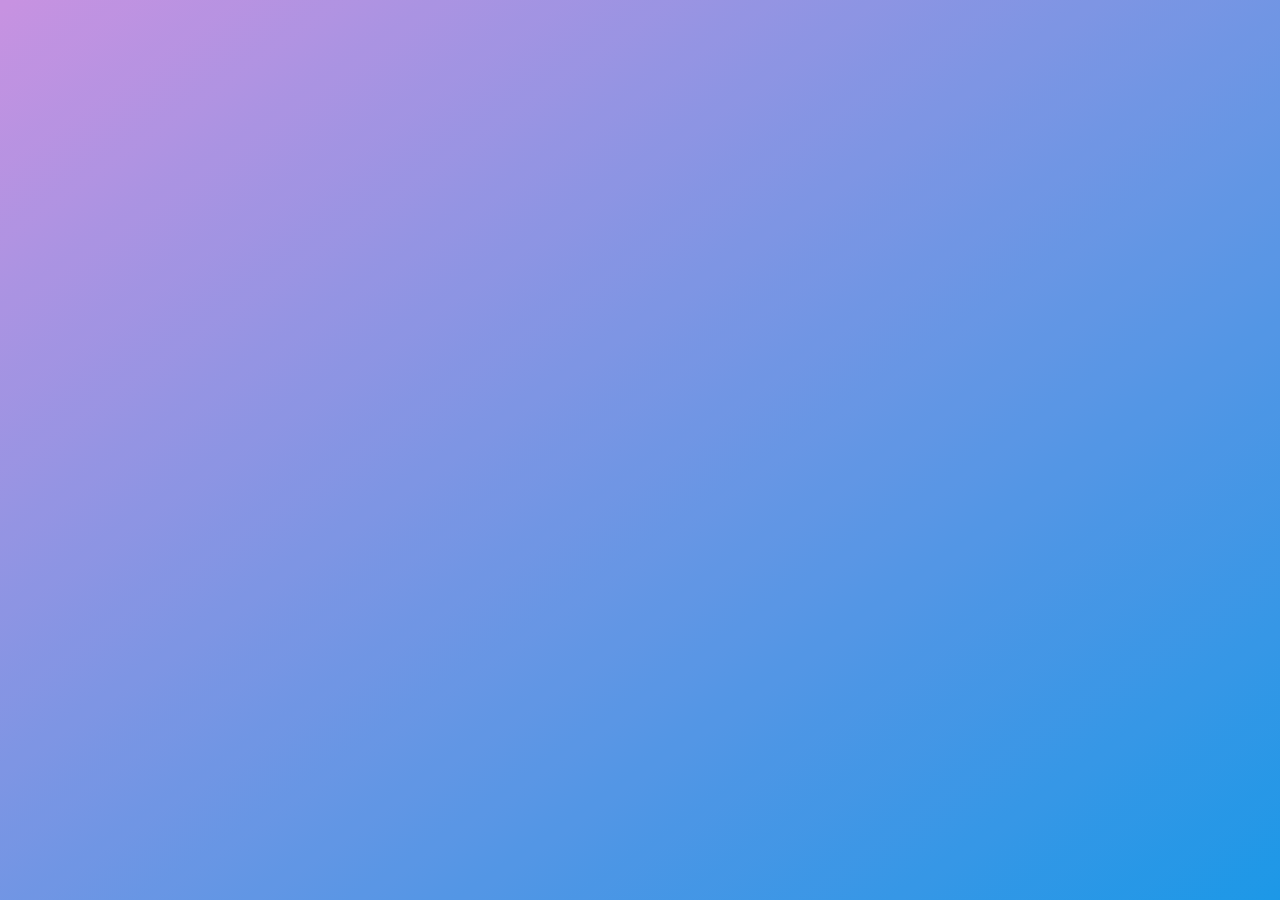
==== index.html @ 5f1786a0 "updated" ====
<!DOCTYPE html>
<html lang="en">
  <head>
    <meta charset="UTF-8" />
    <meta http-equiv="X-UA-Compatible" content="IE=edge" />
    <meta name="viewport" content="width=device-width, initial-scale=1.0" />
    <title>Amajaying Portfolio</title>
    <link rel="stylesheet" href="css/font-awesome.css" />
    <link rel="stylesheet" href="css/style.css" />
  </head>
  <body>
    <!-- Main Start -->
    <div class="main hidden">
      <!-- Home Section Start -->
      <section class="home-section align-items-center">
        <nav>
          <div class="logo">
            <img src="img/logo.png" alt="amajaying" />
          </div>
          <div class="menu">
            <a href="#">Home</a>
            <a href="#profile">Profile</a>
            <a href="#">Portfolio</a>
            <a href="#">Contact Me</a>
          </div>
        </nav>

        <div class="container">
          <div class="row align-items-center">
            <div class="home-text">
              <p class="p1">Hello, I'm</p>
              <h1>Ajay Khatri</h1>
              <p class="p2">Designer & Developer</p>
              <div class="buttons">
                <button class="btn"><a href="#">Download Resume</a></button>
                <button class="btn"><a href="#">Know More</a></button>
              </div>
            </div>
            <div class="home-img">
              <div class="img-box">
                <img src="img/profile-img.png" alt="profile-img" />
              </div>
            </div>
          </div>
        </div>
        <div class="socials">
          <div class="social">
            <a href="#"
              ><img src="img/icons/linkedin.svg" alt="linkedin" height="30px"
            /></a>
            <a href="#"
              ><img src="img/icons/insta.svg" alt="instagram" height="30px"
            /></a>
            <a href="#"
              ><img src="img/icons/github.svg" alt="github" height="30px"
            /></a>
            <a href="#"
              ><img src="img/icons/twitter.svg" alt="twitter" height="30px"
            /></a>
          </div>
          <div class="copyright">Copyright 2022 - amajaying</div>
        </div>
      </section>
      <a name="profile"></a>
      <!-- Profile Start -->
      <section class="about-section sec-padding hidden">
        <div class="container">
          <div class="row">
            <div class="section-title">
              <h2>profile</h2>
            </div>
          </div>
          <div class="row">
            <div class="about-img">
              <div class="img-box">
                <img src="img/about-img.png" alt="about img" />
              </div>
            </div>
            <div class="about-text">
              <p>
                I'm a junior undergrad -
                <b
                  >Sophomore at KIIT, majoring in Computer Science and
                  Engineering.</b
                ><br />
                I'm a <b>Designer & Developer</b>. My expertise lies in web
                development, app development, UI/UX, product design &
                problem-solving. I have taken courses in the field of my area of
                interests and working on some related projects.<br />
                I am constantly looking for opportunities and collaborative
                work.
                <b
                  >If you have an exciting idea in mind, please feel free to
                  reach out to me for a chat!</b
                ><br />
                <b>When I’m not in front of a computer screen</b>, I’m probably
                sleeping or eating ;)
              </p>
              <h2>skills</h2>
              <div class="skills">
                <div class="skill-item">html</div>
                <div class="skill-item">css</div>
                <div class="skill-item">javaScript</div>
                <div class="skill-item">bootstrap</div>
                <div class="skill-item">python</div>
                <div class="skill-item">C/C++</div>
                <div class="skill-item">Kotlin</div>
                <div class="skill-item">Firebase</div>
                <div class="skill-item">Flutter</div>
                <div class="skill-item">Dart</div>
                <div class="skill-item">Figma</div>
                <div class="skill-item">Photoshop</div>
                <div class="skill-item">Illustrator</div>
              </div>

              <div class="about-tabs">
                <button
                  type="button"
                  class="tab-item active"
                  data-target="#education"
                >
                  education
                </button>
                <button
                  type="button"
                  class="tab-item"
                  data-target="#experience"
                >
                  experience
                </button>
              </div>
              <!-- Education Start -->
              <div class="tab-content active" id="education">
                <div class="timeline">
                  <div class="timeline-item">
                    <span class="date">2021 - 2025</span>
                    <h4>
                      Bachelor of Technology -
                      <span>Computer Science and Engineering</span>
                    </h4>
                    <p>KIIT University</p>
                  </div>
                  <div class="timeline-item">
                    <span class="date">2018 - 2020</span>
                    <h4>+2 High School - <span>Science</span></h4>
                    <p>New Horizon Institute</p>
                  </div>
                  <div class="timeline-item">
                    <span class="date">2006 - 2018</span>
                    <h4>SEE</h4>
                    <p>New Horizon English Boarding Secondary School</p>
                  </div>
                </div>
              </div>
              <!-- Education End -->

              <!-- Experience Start -->
              <div class="tab-content" id="experience">
                <div class="timeline">
                  <div class="timeline-item">
                    <span class="date">2013 - 2016</span>
                    <h4>
                      UI/UX Designer - <span>Enspire Tech Pvt. Ltd.</span>
                    </h4>
                    <p>
                      <li>
                        Designed awesome App and Website Interface for different
                        startups.
                      </li>
                      <li>
                        Did user research based on requirement of the company.
                      </li>
                      <li>
                        Wrote some valid looking point to not keep this space
                        empty.
                      </li>
                    </p>
                  </div>
                  <div class="timeline-item">
                    <span class="date">2013 - 2016</span>
                    <h4>
                      UI/UX Designer - <span>Enspire Tech Pvt. Ltd.</span>
                    </h4>
                    <p>
                      <li>
                        Designed awesome App and Website Interface for different
                        startups.
                      </li>
                      <li>
                        Did user research based on requirement of the company.
                      </li>
                      <li>
                        Wrote some valid looking point to not keep this space
                        empty.
                      </li>
                    </p>
                  </div>
                  <div class="timeline-item">
                    <span class="date">2013 - 2016</span>
                    <h4>
                      UI/UX Designer - <span>Enspire Tech Pvt. Ltd.</span>
                    </h4>
                    <p>
                      <li>
                        Designed awesome App and Website Interface for different
                        startups.
                      </li>
                      <li>
                        Did user research based on requirement of the company.
                      </li>
                      <li>
                        Wrote some valid looking point to not keep this space
                        empty.
                      </li>
                    </p>
                  </div>
                  <div class="timeline-item">
                    <span class="date">2013 - 2016</span>
                    <h4>
                      UI/UX Designer - <span>Enspire Tech Pvt. Ltd.</span>
                    </h4>
                    <p>
                      <li>
                        Designed awesome App and Website Interface for different
                        startups.
                      </li>
                      <li>
                        Did user research based on requirement of the company.
                      </li>
                      <li>
                        Wrote some valid looking point to not keep this space
                        empty.
                      </li>
                    </p>
                  </div>
                  <div class="timeline-item">
                    <span class="date">2013 - 2016</span>
                    <h4>
                      UI/UX Designer - <span>Enspire Tech Pvt. Ltd.</span>
                    </h4>
                    <p>
                      <li>
                        Designed awesome App and Website Interface for different
                        startups.
                      </li>
                      <li>
                        Did user research based on requirement of the company.
                      </li>
                      <li>
                        Wrote some valid looking point to not keep this space
                        empty.
                      </li>
                    </p>
                  </div>
                </div>
              </div>
              <!-- Experience End -->
              <div class="buttons small">
                <button class="btn"><a href="#">Download Resume</a></button>
                <button class="btn"><a href="#">Contact Me</a></button>
              </div>
            </div>
          </div>
        </div>
      </section>
      <!-- Profile End -->

      <!-- Portfolio Section Start -->
      <section class="portfolio-section sec-padding hidden">
        <div class="container">
          <div class="row">
            <div class="section-title">
              <h2>recent works</h2>
            </div>
          </div>
          <div class="row">
            <!-- Portfolio Item Start -->
            <div class="portfolio-item">
              <div class="portfolio-item-thumbnail">
                <img src="img/portfolio/1.png" alt="thumbnail-1" />
              </div>
              <h2 class="portfolio-item-title">grocery app design</h2>
              <button type="button" class="btn view-project-btn">
                <a href="#">View Project</a>
              </button>
              <div class="portfolio-item-details">
                <div class="description">
                  <p>
                    Lorem ipsum dolor, sit amet consectetur adipisicing elit.
                    Soluta laudantium atque asperiores officia, placeat beatae
                    voluptatem velit aspernatur, at error, voluptatum commodi
                    molestias! Deserunt cumque, iusto beatae delectus, voluptate
                    rem ipsam voluptates nam officia laudantium consequuntur,
                    quam rerum voluptas sapiente.
                  </p>
                </div>
                <div class="general-info">
                  <ul>
                    <li>Created - <span>4 Dec 2020</span></li>
                    <li>Technology used - <span>Figma</span></li>
                    <li>Role - <span>UI/UX Designer</span></li>
                  </ul>
                  <button type="button" class="btn">
                    <a href="#">See Live</a>
                  </button>
                </div>
              </div>
            </div>
            <!-- Portfolio Item End -->
            <!-- Portfolio Item Start -->
            <div class="portfolio-item">
                <div class="portfolio-item-thumbnail">
                  <img src="img/portfolio/1.png" alt="thumbnail-1" />
                </div>
                <h2 class="portfolio-item-title">grocery app design</h2>
                <button type="button" class="btn view-project-btn">
                  <a href="#">View Project</a>
                </button>
                <div class="portfolio-item-details">
                  <div class="description">
                    <p>
                      Lorem ipsum dolor, sit amet consectetur adipisicing elit.
                      Soluta laudantium atque asperiores officia, placeat beatae
                      voluptatem velit aspernatur, at error, voluptatum commodi
                      molestias! Deserunt cumque, iusto beatae delectus, voluptate
                      rem ipsam voluptates nam officia laudantium consequuntur,
                      quam rerum voluptas sapiente.
                    </p>
                  </div>
                  <div class="general-info">
                    <ul>
                      <li>Created - <span>4 Dec 2020</span></li>
                      <li>Technology used - <span>Figma</span></li>
                      <li>Role - <span>UI/UX Designer</span></li>
                    </ul>
                    <button type="button" class="btn">
                      <a href="#">See Live</a>
                    </button>
                  </div>
                </div>
              </div>
              <!-- Portfolio Item End -->
              <!-- Portfolio Item Start -->
            <div class="portfolio-item">
                <div class="portfolio-item-thumbnail">
                  <img src="img/portfolio/1.png" alt="thumbnail-1" />
                </div>
                <h2 class="portfolio-item-title">grocery app design</h2>
                <button type="button" class="btn view-project-btn">
                  <a href="#">View Project</a>
                </button>
                <div class="portfolio-item-details">
                  <div class="description">
                    <p>
                      Lorem ipsum dolor, sit amet consectetur adipisicing elit.
                      Soluta laudantium atque asperiores officia, placeat beatae
                      voluptatem velit aspernatur, at error, voluptatum commodi
                      molestias! Deserunt cumque, iusto beatae delectus, voluptate
                      rem ipsam voluptates nam officia laudantium consequuntur,
                      quam rerum voluptas sapiente.
                    </p>
                  </div>
                  <div class="general-info">
                    <ul>
                      <li>Created - <span>4 Dec 2020</span></li>
                      <li>Technology used - <span>Figma</span></li>
                      <li>Role - <span>UI/UX Designer</span></li>
                    </ul>
                    <button type="button" class="btn">
                      <a href="#">See Live</a>
                    </button>
                  </div>
                </div>
              </div>
              <!-- Portfolio Item End -->
              <!-- Portfolio Item Start -->
            <div class="portfolio-item">
                <div class="portfolio-item-thumbnail">
                  <img src="img/portfolio/1.png" alt="thumbnail-1" />
                </div>
                <h2 class="portfolio-item-title">grocery app design</h2>
                <button type="button" class="btn view-project-btn">
                  <a href="#">View Project</a>
                </button>
                <div class="portfolio-item-details">
                  <div class="description">
                    <p>
                      Lorem ipsum dolor, sit amet consectetur adipisicing elit.
                      Soluta laudantium atque asperiores officia, placeat beatae
                      voluptatem velit aspernatur, at error, voluptatum commodi
                      molestias! Deserunt cumque, iusto beatae delectus, voluptate
                      rem ipsam voluptates nam officia laudantium consequuntur,
                      quam rerum voluptas sapiente.
                    </p>
                  </div>
                  <div class="general-info">
                    <ul>
                      <li>Created - <span>4 Dec 2020</span></li>
                      <li>Technology used - <span>Figma</span></li>
                      <li>Role - <span>UI/UX Designer</span></li>
                    </ul>
                    <button type="button" class="btn">
                      <a href="#">See Live</a>
                    </button>
                  </div>
                </div>
              </div>
              <!-- Portfolio Item End -->
              <!-- Portfolio Item Start -->
            <div class="portfolio-item">
                <div class="portfolio-item-thumbnail">
                  <img src="img/portfolio/1.png" alt="thumbnail-1" />
                </div>
                <h2 class="portfolio-item-title">grocery app design</h2>
                <button type="button" class="btn view-project-btn">
                  <a href="#">View Project</a>
                </button>
                <div class="portfolio-item-details">
                  <div class="description">
                    <p>
                      Lorem ipsum dolor, sit amet consectetur adipisicing elit.
                      Soluta laudantium atque asperiores officia, placeat beatae
                      voluptatem velit aspernatur, at error, voluptatum commodi
                      molestias! Deserunt cumque, iusto beatae delectus, voluptate
                      rem ipsam voluptates nam officia laudantium consequuntur,
                      quam rerum voluptas sapiente.
                    </p>
                  </div>
                  <div class="general-info">
                    <ul>
                      <li>Created - <span>4 Dec 2020</span></li>
                      <li>Technology used - <span>Figma</span></li>
                      <li>Role - <span>UI/UX Designer</span></li>
                    </ul>
                    <button type="button" class="btn">
                      <a href="#">See Live</a>
                    </button>
                  </div>
                </div>
              </div>
              <!-- Portfolio Item End -->
              <!-- Portfolio Item Start -->
            <div class="portfolio-item">
                <div class="portfolio-item-thumbnail">
                  <img src="img/portfolio/1.png" alt="thumbnail-1" />
                </div>
                <h2 class="portfolio-item-title">grocery app design</h2>
                <button type="button" class="btn view-project-btn">
                  <a href="#">View Project</a>
                </button>
                <div class="portfolio-item-details">
                  <div class="description">
                    <p>
                      Lorem ipsum dolor, sit amet consectetur adipisicing elit.
                      Soluta laudantium atque asperiores officia, placeat beatae
                      voluptatem velit aspernatur, at error, voluptatum commodi
                      molestias! Deserunt cumque, iusto beatae delectus, voluptate
                      rem ipsam voluptates nam officia laudantium consequuntur,
                      quam rerum voluptas sapiente.
                    </p>
                  </div>
                  <div class="general-info">
                    <ul>
                      <li>Created - <span>4 Dec 2020</span></li>
                      <li>Technology used - <span>Figma</span></li>
                      <li>Role - <span>UI/UX Designer</span></li>
                    </ul>
                    <button type="button" class="btn">
                      <a href="#">See Live</a>
                    </button>
                  </div>
                </div>
              </div>
              <!-- Portfolio Item End -->
          </div>
        </div>
      </section>
      <!-- Portfolio Section End -->
    </div>
      <!-- Main End -->

      <!-- Portfolio Item Details Popup Start -->
      <div class="portfolio-popup hidden">
        <div class="pp-inner">
            <div class="pp-content">  
                <div class="pp-header">
                    <button type="button" class="btn pp-close"><a href="#"><i class="fas fa-times"></i></a></button> 58:20
                    <div class="pp-thumbnail">
                        <img src="img/portfolio/1.png" alt="pp-thumbnail">
                    </div>
                </div>
            </div>
        </div>
      </div>
      <!-- Portfolio Item Details Popup End -->

    <script src="js/script.js"></script>
  </body>
</html>
---- css/style.css ----
/* Fonts */
@import url('https://fonts.googleapis.com/css2?family=Nunito+Sans:ital,wght@0,200;0,300;0,400;0,600;0,700;0,800;0,900;1,200;1,300;1,400;1,600;1,700;1,800;1,900&display=swap');



/* Variables */
:root {
  --main-color: #C00000;
  --sec-color: rgba(61, 61, 61);
  --blue: #0000ff;
  --blue-dark: #18293c;
  --orange: #ffa500;
  --green-yellow: #cddc39;
  --pink-light: #C788F9;
  --cyan-light: #048FFF;
  --white: #ffffff;
  --white-alpha-40: rgba(255, 255, 255, 0.4);
  --white-alpha-25: rgba(255, 255, 255, 0.25);
  --white-alpha-60: rgba(255, 255, 255, 0.6);
  --backdrop-filter-blur: blur(5px);

}

/* Global Settings */
* {
  box-sizing: border-box;
  padding: 0;
  margin: 0;
  outline: none;
  font-family: 'Product Sans', sans-serif;
  scroll-behavior: smooth;
}
::before,
::after {
  box-sizing: border-box;
}

body{
    min-height:100px;
    background-image: linear-gradient(to bottom right, var(--pink-light),var(--cyan-light));
    background-attachment: fixed;
    font-size: 16px;
    color: var(--blue-dark);
    line-height: 1.5;
    overflow-x:hidden;
    padding: 5vh 15px;
    -webkit-top-hightlight-color:transparent;

}
body::before{
    content: '';
    position:fixed;
    left: 0;
    top: 0;
    height: 100%;
    width: 100%;
    background-color: var(--green-yellow);
    z-index: -1;
    opacity: 0.12;
}
a{
    text-decoration: none;
    color: var(--sec-color);
}
h1,h2{
    font-weight: 600;
}

h3,h4,h5,h6{
    font-weight: 500;
}
img{
    max-width: 100%;
    vertical-align: middle;
}
section{
    background-color: var(--white-alpha-40);
    border: 1px solid var(--white-alpha-40);
    /* min-height: 90vh; */
    border-radius: 30px;
    backdrop-filter: var(--backdrop-filter-blur);
    margin-bottom: 2.5rem;
}
.main{
    max-width: 1200px;
    margin: auto;
}
.container{
    padding: 0 15px;
    width: 100%;
}
.row{
    display: flex;
    flex-wrap: wrap;
}

.align-items-center{
    align-items: center;
}
.hidden{
    display: none !important;
}
.sec-padding{
    padding: 80px 0;

}

/* Section Title */
.section-title{
    padding: 0 15px;
    width: 100%;
    margin-left: 40%;
    margin-bottom: 40px;
}
.section-title h2{
    font-size: 40px;
    text-transform: capitalize;
}

/* Home Section */
nav{
    display: flex;
    justify-content: space-between;
    flex-wrap: wrap;
}
.logo, .menu{
    width: 50%;
    padding: 15px;
}

.logo img{
    max-width: 120px;
    width: 100%;
    min-width: 50px;
}

.menu{
    width: 45%;
    display: flex;
    flex-wrap: wrap;
    justify-content: space-between;
}
.menu a{
    text-decoration: none;
    color: #292929;
    opacity: 0.8;
    font-weight: 400;
    font-size: 18px;
}
.menu a:hover{
    color: var(--main-color);
    opacity: 1;
    transition: .3s;
}
.home-section{
    padding: 50px;
}
.home-text .p1{
    font-size: 1.2rem;
    color: var(--main-color);
}
.home-text h1{
    font-size: 3rem;
    text-transform: capitalize;
}
.home-text .p2{
    font-size: 1.65rem;
    text-transform: capitalize;
    color: var(--main-color);
}

.home-text,
.home-img{
    width: 50%;
    /* padding: 15px; */
}
.buttons{
    display: flex;
    flex-wrap: wrap;
    max-width: 60%;
    margin-top: 50px;
    justify-content: space-between;
}
.small{
    max-width: 48% !important;
}

/* Custom Scroll Bar */
::-webkit-scrollbar{
    width: 5px;
}
::-webkit-scrollbar-track{
    background-color: var(--white);
}
::-webkit-scrollbar-thumb{
    background-color: var(--main-color);
}

/* Buttons */
.btn{
    font-family: inherit;
    user-select: none;
}
.btn{
    background: var(--white-alpha-25);
    font-size: 1rem;
    font-weight: 500;
    height: 45px;
    width: auto;
    border-radius: 8px;
    padding: 10px 25px;
    border: 1px solid var(--white-alpha-25);
    color: var(--sec-color);
    user-select: none;
    position: relative;
    overflow: hidden;
    vertical-align: middle;
    transition: color 0.3s ease;
}
.btn::before{
    content: '';
    position: absolute;
    left: 0;
    top: 0;
    height: 100%;
    width:0%;
    background-color: var(--main-color);
    z-index: -1;
    transition: width 0.3s ease;
}
.btn:hover::before{
    width: 100%;
    
}
.btn:hover{
    cursor: pointer;
}
.btn:hover a{
    color: var(--white);
}
.home-img .img-box{
    max-width: 360px;
    border-radius:50%;
    margin: auto;
}

.home-img .img-box img{
    width: 100%;
    
    border-radius: 50%;
}
.socials{
    margin-top: 3rem;
    display: flex;
    flex-wrap: wrap;
    justify-content: space-between;
    padding: 0 15px;
}
.socials .social{
    width: 20%;
    display: flex;
    flex-wrap: wrap;
    justify-content: space-between;
}
.socials .social a img:hover{
    fill: var(--main-color);
}
.socials .copyright{
    color: rgba(61, 61, 61, 0.6);
    margin-top: 5px;
}

/* About Section */
.about-img{
    width: 40%;
    padding: 0 15px;
}
.about-text{
    width: 60%;
    padding: 0 15px;
}
.about-img .img-box{
    background-color: var(--white-alpha-25);
    max-width: 380px;
    border: 1px solid var(--white-alpha-40);
    margin: auto;
    border-radius: 10px;
}
.about-img .img-box img{
    width: 100%;
}
.about-text h2{
    text-transform: capitalize;
    font-size: 20px;
    margin: 20px 0;
}
.about-text .skills{
    display: flex;
    flex-wrap: wrap;
}
.about-text .skill-item{
    background-color: var(--white-alpha-25);
    border: 1px solid var(--white-alpha-40);
    padding: 5px 15px;
    text-transform: capitalize;
    margin: 0 10px 10px 0;
    border-radius:5px;
}
.about-tabs{
    margin-top: 20px;
}
.about-tabs .tab-item{
    padding: 2px 0;
    background-color: transparent;
    border: none;
    text-transform: capitalize;
    display: inline-block;
    color: var(--blue-dark);
    font-size: 20px;
    cursor: pointer;
    font-weight: 550;
    margin: 0 30px 0 0;
    position: relative;
    opacity: 0.5;
    transition: all 0.3s ease;
}
.about-tabs .tab-item:last-child{
    margin: 0;
}
.about-tabs .tab-item::before{
    content: '';
    position: absolute;
    left: 0;
    bottom: 0;
    width: 0%;
    height: 1px;
    background-color: var(--blue-dark);
    transition: width 0.3s ease;
}
.about-tabs .tab-item:hover::before{
    width: 100%;
}
.about-tabs .tab-item.active::before{
    width: 100%;
    background-color: var(--main-color);
}
.about-tabs .tab-item.active{
    color: var(--main-color);
    opacity: .8;
    cursor: auto;
}
.about-text .timeline{
    position: relative;
}
.about-text .timeline::before{
    content: '';
    position: absolute;
    height: 100%;
    width: 1px;
    top: 0;
    left: 5px;
    background-color: var(--main-color);
}
.about-text .tab-content{
    padding: 40px 0;
    display: none;
}
.about-text .tab-content.active{
    display: block;
}
.about-text .timeline-item{
    margin-bottom: 30px;
    position: relative;
    padding: 0 0 0 40px;
}
.about-text .timeline-item::before{
    content: '';
    position: absolute;
    height: 11px;
    width: 11px;
    background-color: var(--main-color);
    border-radius: 50%;
    left: 0;
    top: 5px;
}
.about-text .timeline-item:last-child{
    margin-bottom: 0;
}

.about-text .timeline-item .date{
    display: block;
    color: var(--main-color);
    font-weight: 400;
    margin: 0 0 10px;
}
.about-text .timeline-item h4{
    font-size: 18px;
    font-weight: 550;
    text-transform: capitalize;
    margin: 0;

}
.about-text .timeline-item h4 span{
    font-weight: 400;
}

/* Portfolio Section */
.portfolio-section{
    padding-bottom: 50px;
}
.portfolio-item{
    width: calc((100% / 3) - 30px);
    margin: 0 15px 30px;
}
.portfolio-item-thumbnail{
    padding: 10px;
    background-color: var(--white-alpha-25);
    border-radius: 10px;
}
.portfolio-item-thumbnail img{
    width: 100%;
    border-radius: 10px;
}
.portfolio-item h2{
    font-size: 20px;
    text-transform: capitalize;
    margin: 15px 0;
    color:var(--sec-color);
}
.portfolio-item-details{
    display: none;
}

/* Portfolio Popup */
.portfolio-popup{
    position: fixed;
    left: 0;
    top: 0;
    height: 100%;
    width: 100%;
    z-index: 200;
    overflow-y: auto;
}
.pp-inner{
    min-height: 100vh;
    padding: 40px 15px;
    display: flex;
    align-items: center;
    justify-content: center;
    
}
.pp-content{
    background-color: var(--white-alpha-25);
    padding: 30px;
    border-radius: 20px;
    max-width: 900px;
    width: 100%;
    border: 1px solid var(--white-alpha-40);
    backdrop-filter: var(--backdrop-filter-blur);
}

.pp-header{
    position: relative;
}
.pp-header .btn{
    border-radius: 50%;
    height: 40px;
    width: 40px;
    padding: 0;
}
.pp-header .btn i{
    color: var(--main-color);
}
.pp-header .btn:hover i{
    color: var(--white);
}
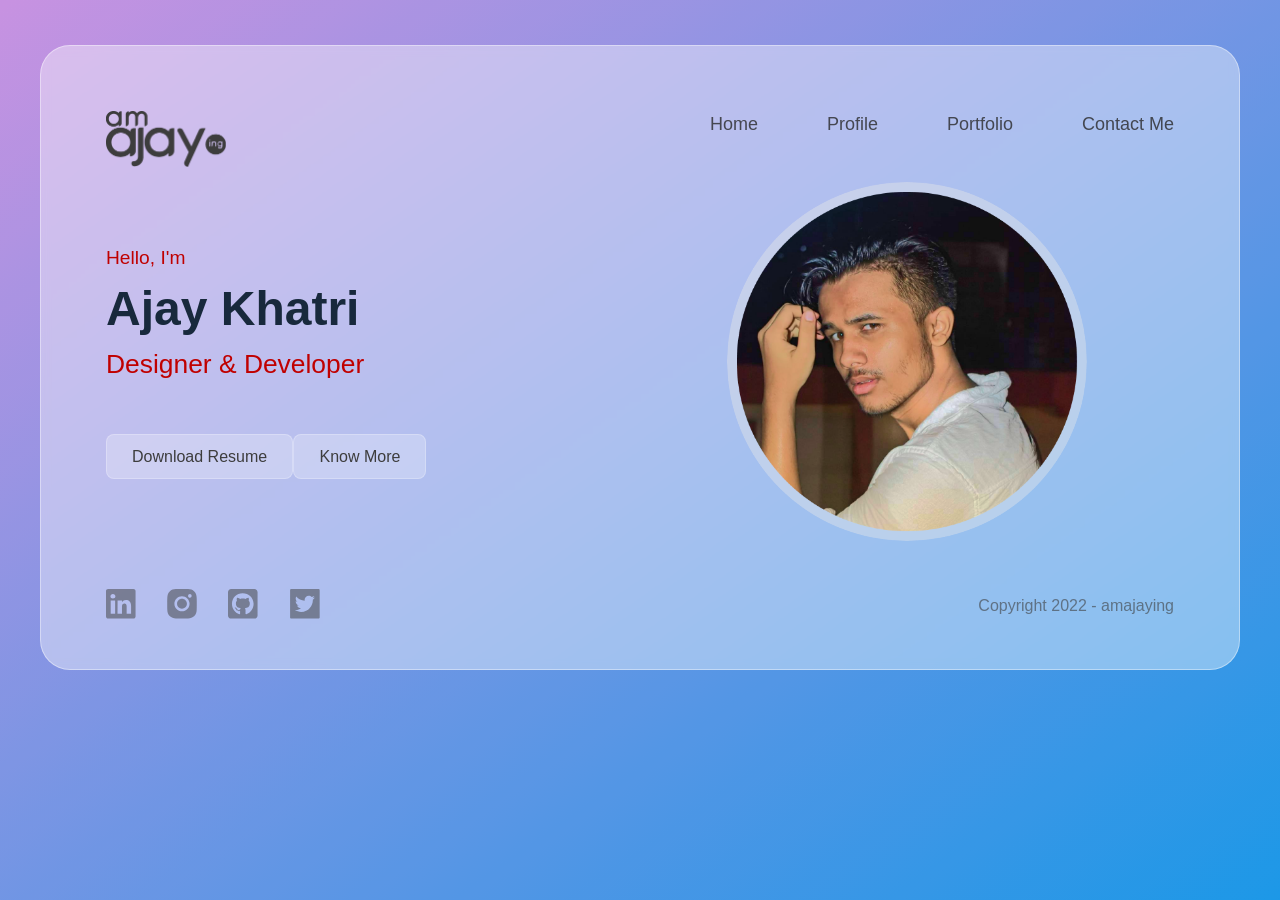
==== commit 45dbe580: "updated" ====
--- a/index.html
+++ b/index.html
@@ -10,7 +10,7 @@
   </head>
   <body>
     <!-- Main Start -->
-    <div class="main hidden">
+    <div class="main">
       <!-- Home Section Start -->
       <section class="home-section align-items-center">
         <nav>
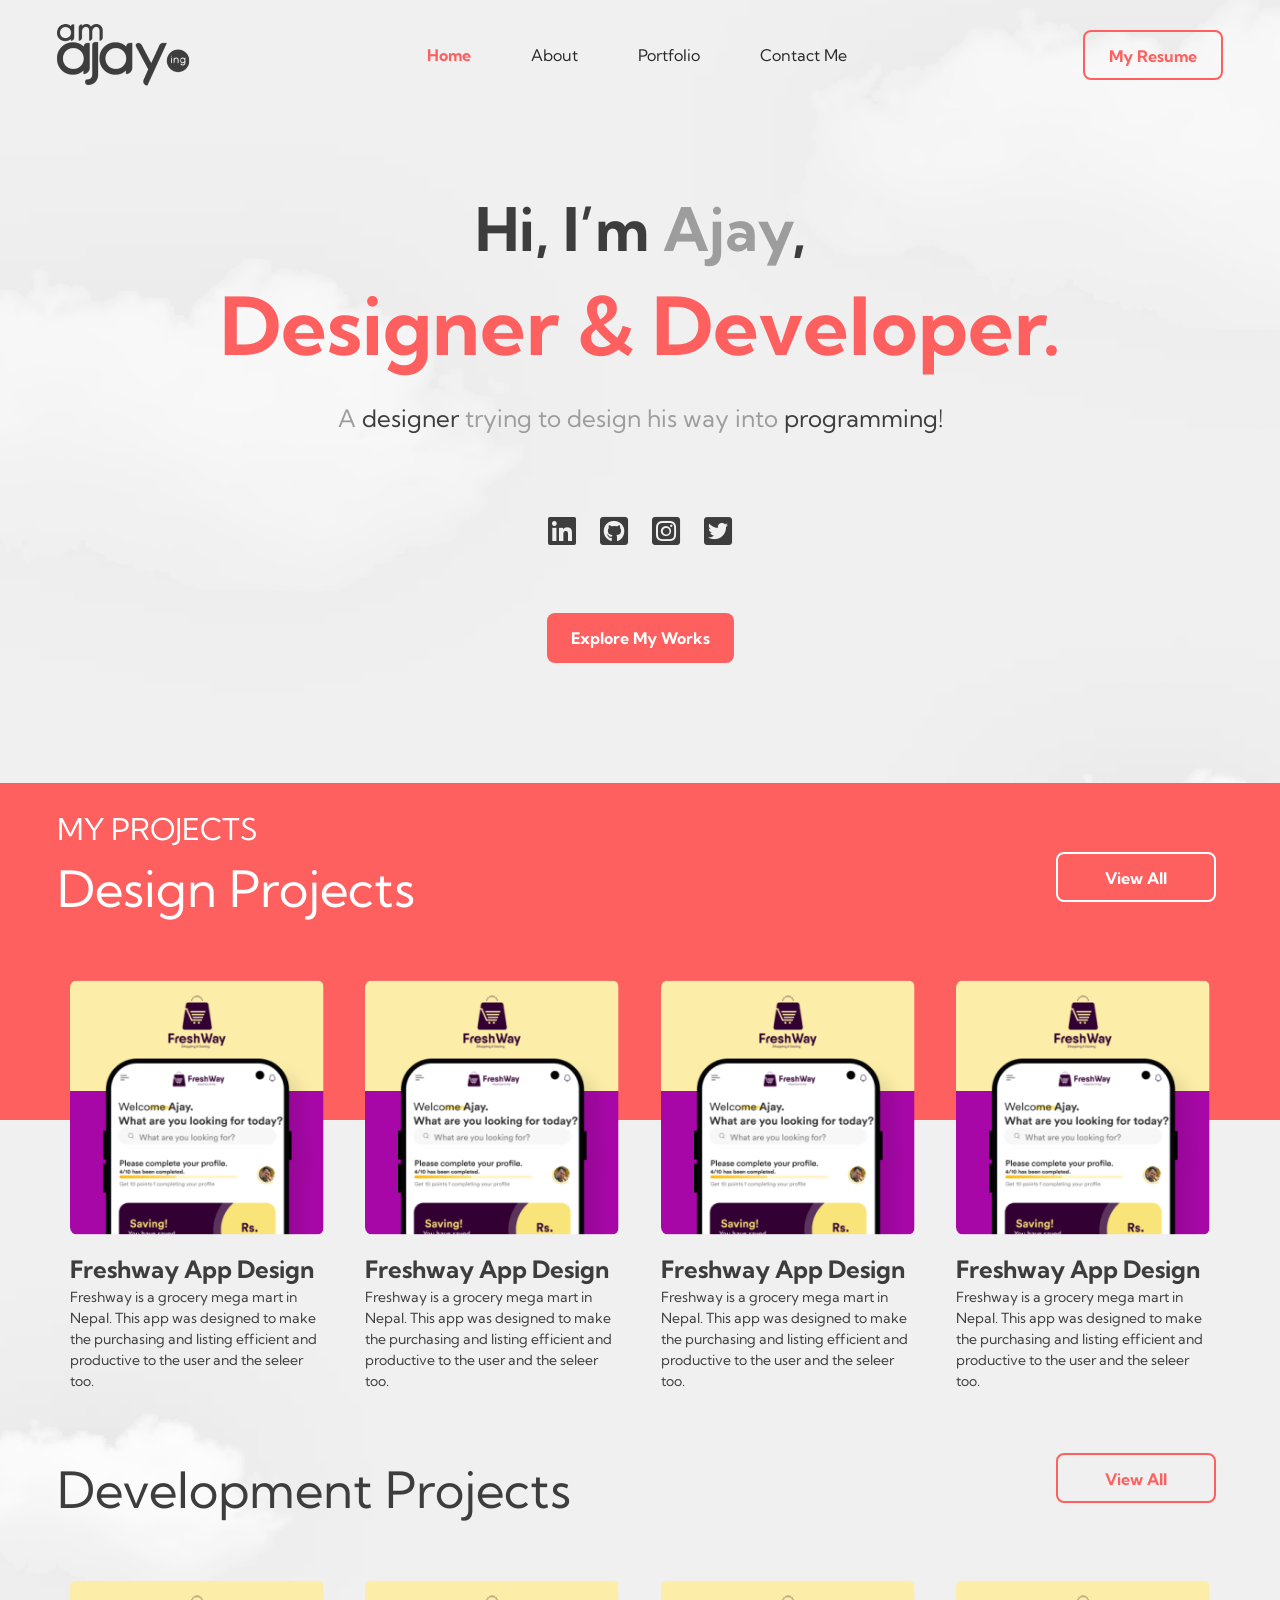
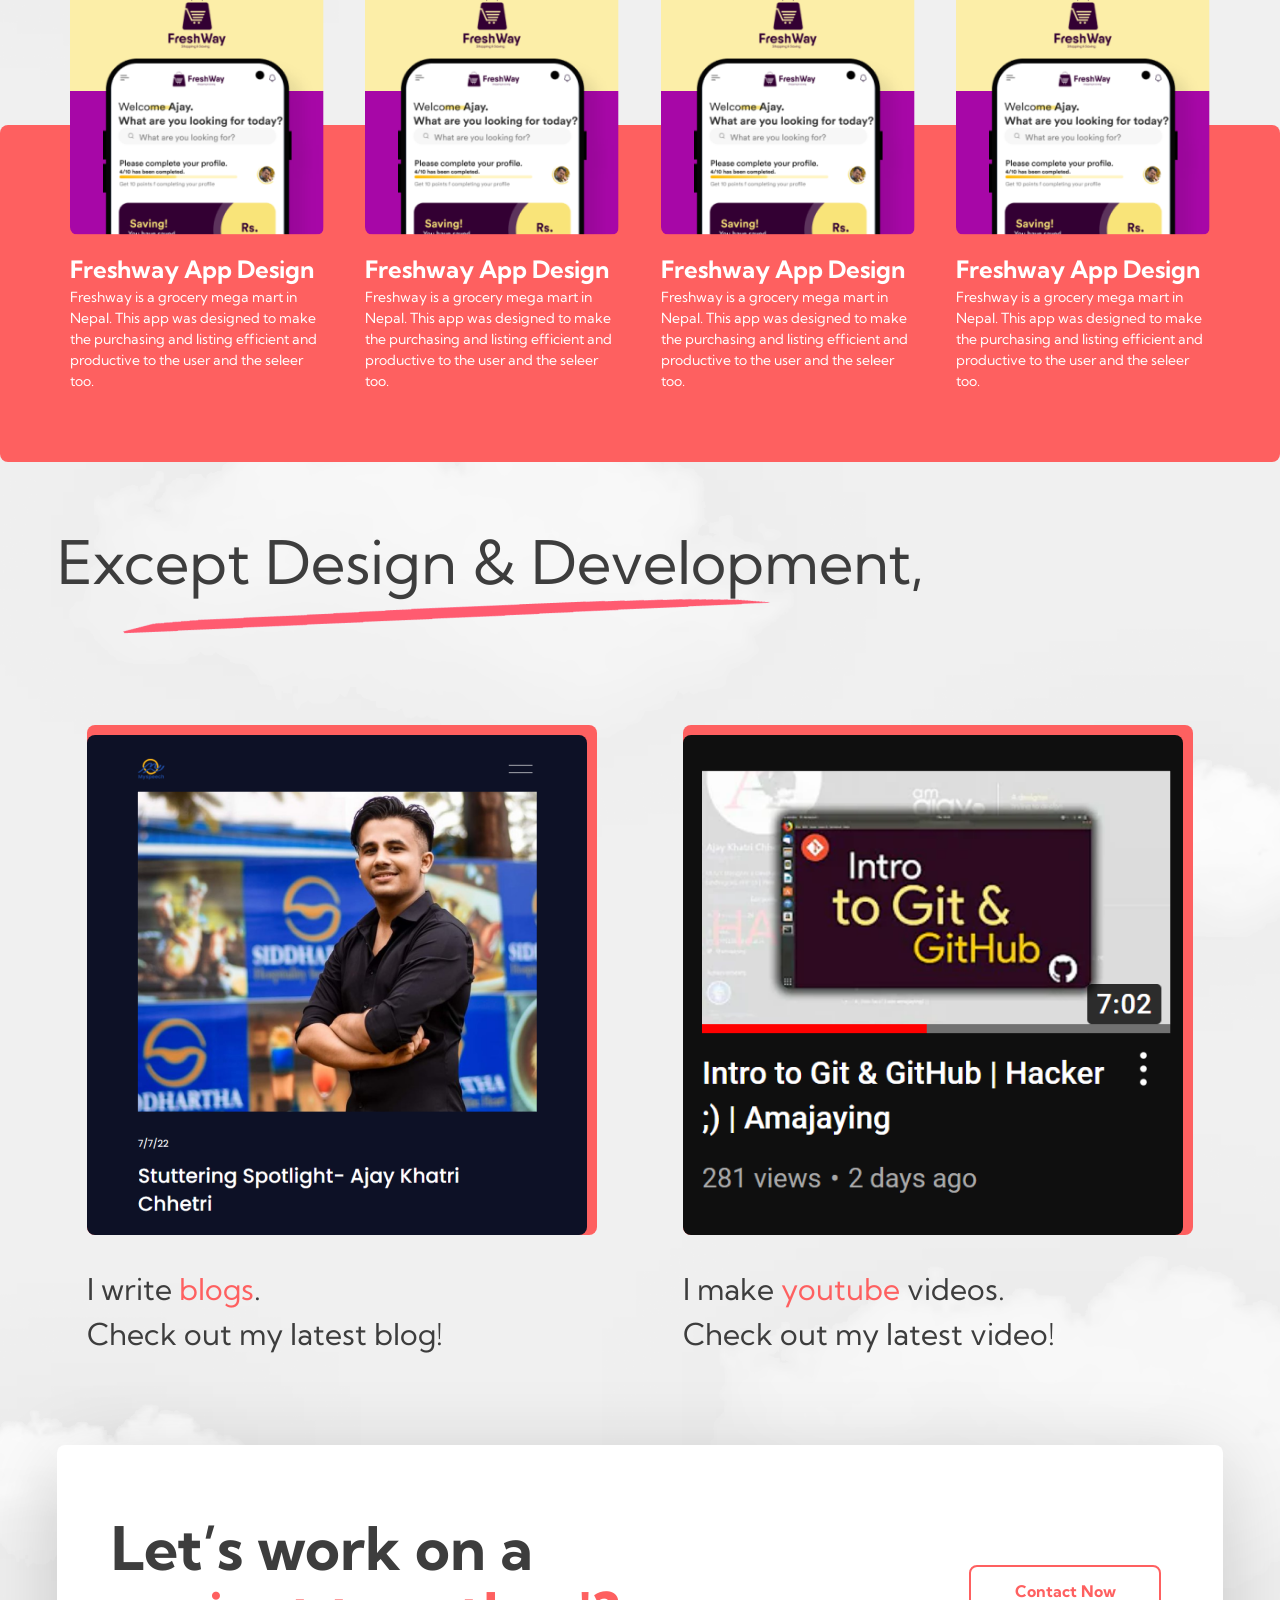
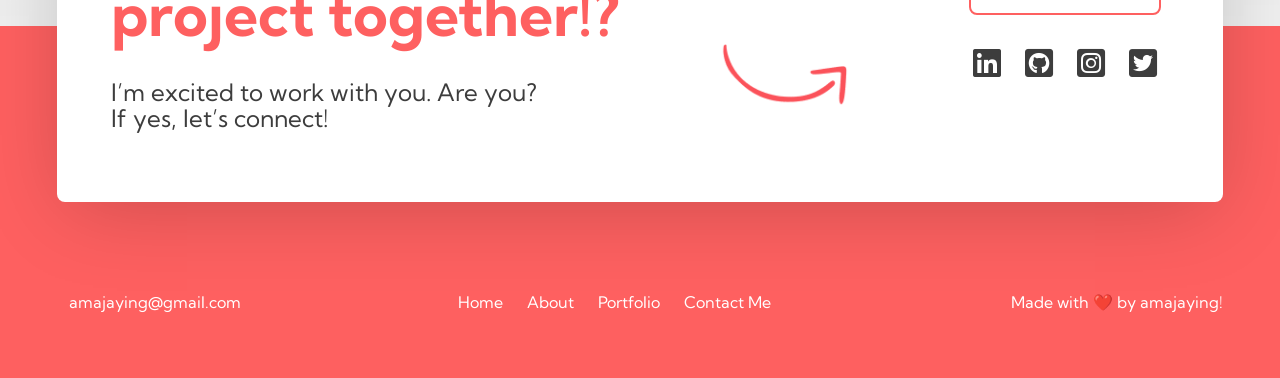
==== commit 1ebd5745: "changes" ====
--- a/index.html
+++ b/index.html
@@ -1,499 +1,225 @@
 <!DOCTYPE html>
 <html lang="en">
-  <head>
-    <meta charset="UTF-8" />
-    <meta http-equiv="X-UA-Compatible" content="IE=edge" />
-    <meta name="viewport" content="width=device-width, initial-scale=1.0" />
-    <title>Amajaying Portfolio</title>
-    <link rel="stylesheet" href="css/font-awesome.css" />
-    <link rel="stylesheet" href="css/style.css" />
-  </head>
-  <body>
-    <!-- Main Start -->
-    <div class="main">
-      <!-- Home Section Start -->
-      <section class="home-section align-items-center">
-        <nav>
-          <div class="logo">
-            <img src="img/logo.png" alt="amajaying" />
-          </div>
-          <div class="menu">
-            <a href="#">Home</a>
-            <a href="#profile">Profile</a>
-            <a href="#">Portfolio</a>
-            <a href="#">Contact Me</a>
-          </div>
-        </nav>
-
-        <div class="container">
-          <div class="row align-items-center">
-            <div class="home-text">
-              <p class="p1">Hello, I'm</p>
-              <h1>Ajay Khatri</h1>
-              <p class="p2">Designer & Developer</p>
-              <div class="buttons">
-                <button class="btn"><a href="#">Download Resume</a></button>
-                <button class="btn"><a href="#">Know More</a></button>
-              </div>
-            </div>
-            <div class="home-img">
-              <div class="img-box">
-                <img src="img/profile-img.png" alt="profile-img" />
-              </div>
-            </div>
-          </div>
+
+<head>
+    <meta charset="UTF-8">
+    <meta http-equiv="X-UA-Compatible" content="IE=edge">
+    <meta name="viewport" content="width=device-width, initial-scale=1.0">
+    <link rel="stylesheet" href="css/style.css">
+    <link rel="stylesheet" href="css/utility.css">
+    <link rel="stylesheet" href="css/all.min.css">
+    <title>Amjaying</title>
+</head>
+
+<body>
+    <header class="primary-header">
+        <div class="container flex justify-between  mx-auto">
+            <a href="#" class="item-center flex"><img src="img/header-logo.png" alt="Amajaying"></a>
+            <nav class="primary-navigation flex">
+                <ul role="list" class="flex navbar item-center">
+                    <li><a href="#" class="active">Home</a></li>
+                    <li><a href="#">About</a></li>
+                    <li><a href="#">Portfolio</a></li>
+                    <li><a href="#">Contact Me</a></li>
+                </ul>
+            </nav>
+            <div class="flex item-center">
+                <button class="button-outline resume bold item-center">My Resume</button>
+            </div>
         </div>
-        <div class="socials">
-          <div class="social">
-            <a href="#"
-              ><img src="img/icons/linkedin.svg" alt="linkedin" height="30px"
-            /></a>
-            <a href="#"
-              ><img src="img/icons/insta.svg" alt="instagram" height="30px"
-            /></a>
-            <a href="#"
-              ><img src="img/icons/github.svg" alt="github" height="30px"
-            /></a>
-            <a href="#"
-              ><img src="img/icons/twitter.svg" alt="twitter" height="30px"
-            /></a>
-          </div>
-          <div class="copyright">Copyright 2022 - amajaying</div>
+    </header>
+    <main>
+        <section>
+            <!-- <img src="img/cloud-left.png" alt="cloud" class="cloud right"> -->
+            <!-- <img src="img/cloud-right.png" alt="cloud" class="cloud"> -->
+            <div class="container item-center flex justify-center hero">
+                <h2 class="fs-60 bold">Hi, I’m <span class="light-gray-text">Ajay</span>,</h2>
+                <h1 class="fs-80 bold red-text line-height-100">Designer & Developer.</h1>
+                <p class="fs-30"><span class="light-gray-text">A </span> designer <span class="light-gray-text">trying to design his way into </span>programming!</p>
+                <ul role="list" class="socials flex margin-top-2rem">
+                    <li>
+                        <a href="#"><i class="margin-lr fa-brands fa-2x fa-linkedin"></i></a>
+                    </li>
+                    <li>
+                        <a href="#"><i class="margin-lr fa-brands fa-2x fa-square-github"></i></a>
+                    </li>
+                    <li>
+                        <a href="#"><i class="margin-lr fa-brands fa-2x fa-square-instagram"></i></a>
+                    </li>
+                    <li>
+                        <a href="#"><i class="margin-lr fa-brands fa-2x fa-square-twitter"></i></a>
+                    </li>
+                </ul>
+                <button class="button bold margin-top-1rem">
+                    <span>
+                    Explore My Works
+                    </span>
+                </button>
+            </div>
+        </section>
+        <section>
+            <div class="red-bg backred absolute"></div>
+            <div class="container margin-top-6rem">
+
+                <h2 class="fs-30 text-white">MY PROJECTS</h2>
+                <div class="even-columns-two ">
+                    <div>
+                        <h2 class="sub-head fs-50 text-white">Design Projects</h2>
+                    </div>
+                    <div>
+                        <button class="button button1 button-outline-white bold"><span>View All</span></button>
+                    </div>
+                </div>
+
+                <div class="even-columns projects">
+                    <div class="project-box">
+                        <img src="img/thumbnail.png" alt="thumbnail">
+                        <h1 class="fs-24 margin-top-1rem">Freshway App Design</h1>
+                        <p class="fs-14">Freshway is a grocery mega mart in Nepal. This app was designed to make the purchasing and listing efficient and productive to the user and the seleer too.</p>
+                    </div>
+
+                    <div class="project-box">
+                        <img src="img/thumbnail.png" alt="thumbnail">
+                        <h1 class="fs-24 margin-top-1rem">Freshway App Design</h1>
+                        <p class="fs-14">Freshway is a grocery mega mart in Nepal. This app was designed to make the purchasing and listing efficient and productive to the user and the seleer too.</p>
+                    </div>
+
+                    <div class="project-box">
+                        <img src="img/thumbnail.png" alt="thumbnail">
+                        <h1 class="fs-24 margin-top-1rem">Freshway App Design</h1>
+                        <p class="fs-14">Freshway is a grocery mega mart in Nepal. This app was designed to make the purchasing and listing efficient and productive to the user and the seleer too.</p>
+                    </div>
+
+                    <div class="project-box">
+                        <img src="img/thumbnail.png" alt="thumbnail">
+                        <h1 class="fs-24 margin-top-1rem">Freshway App Design</h1>
+                        <p class="fs-14">Freshway is a grocery mega mart in Nepal. This app was designed to make the purchasing and listing efficient and productive to the user and the seleer too.</p>
+                    </div>
+
+                </div>
+            </div>
+        </section>
+        <section>
+
+            <div class="container">
+                <div class="even-columns-two">
+                    <div>
+                        <h2 class="fs-50 sub-head">Development Projects</h2>
+                    </div>
+                    <div>
+                        <button class="button2 button button-outline bold"><span>View All</span></button>
+                    </div>
+                </div>
+                <div class="even-columns projects">
+                    <div class="project-box">
+                        <img src="img/thumbnail.png" alt="thumbnail">
+                        <h1 class="fs-24 text-white margin-top-1rem">Freshway App Design</h1>
+                        <p class="fs-14 text-white">Freshway is a grocery mega mart in Nepal. This app was designed to make the purchasing and listing efficient and productive to the user and the seleer too.</p>
+                    </div>
+
+                    <div class="project-box">
+                        <img src="img/thumbnail.png" alt="thumbnail">
+                        <h1 class="fs-24 text-white margin-top-1rem">Freshway App Design</h1>
+                        <p class="fs-14 text-white">Freshway is a grocery mega mart in Nepal. This app was designed to make the purchasing and listing efficient and productive to the user and the seleer too.</p>
+                    </div>
+
+                    <div class="project-box">
+                        <img src="img/thumbnail.png" alt="thumbnail">
+                        <h1 class="fs-24 text-white margin-top-1rem">Freshway App Design</h1>
+                        <p class="fs-14 text-white">Freshway is a grocery mega mart in Nepal. This app was designed to make the purchasing and listing efficient and productive to the user and the seleer too.</p>
+                    </div>
+
+                    <div class="project-box">
+                        <img src="img/thumbnail.png" alt="thumbnail">
+                        <h1 class="fs-24 text-white margin-top-1rem">Freshway App Design</h1>
+                        <p class="fs-14 text-white">Freshway is a grocery mega mart in Nepal. This app was designed to make the purchasing and listing efficient and productive to the user and the seleer too.</p>
+                    </div>
+
+                </div>
+            </div>
+            <div class="red-bg backred-down absolute "></div>
+        </section>
+
+        <section>
+            <div class="container margin-top-4rem">
+                <h1 class="fs-60">
+                    Except Design & Development,
+                </h1>
+                <img class="line-up" src="img/line.png" alt="line">
+                <div class="even-columns-three">
+                    <div class="except-box">
+                        <div class="thumbnail red-bg overlay">
+                            <img src="img/blog.png" alt="blog">
+                        </div>
+                        <div class="text">
+                            <p class="fs-30 margin-top-2rem">I write <span class="red-text">blogs</span>.<br>Check out my latest blog!</p>
+                        </div>
+                    </div>
+
+                    <div class="except-box">
+                        <div class="red-bg thumbnail overlay">
+                            <img src=" img/youtube.png " alt="youtube ">
+                        </div>
+                        <div class="text ">
+                            <p class="fs-30 margin-top-2rem">I make <span class="red-text">youtube</span> videos.<br>Check out my latest video!</p>
+                        </div>
+                    </div>
+
+                </div>
+            </div>
+        </section>
+        <section>
+            <div class="container contact-now margin-top-4rem">
+                <img class="curved-line" src="img/curved-line.png" alt="curved-line">
+                <div class="even-columns-four">
+                    <div class="left ">
+                        <h1 class="fs-60 bold line-height-100">Let’s work on a <span class="red-text">project together!?</span></h1>
+                        <h3 class="fs-24 margin-top-2rem line-height-100">I’m excited to work with you. Are you?<br>If yes, let’s connect!</h3>
+                    </div>
+                    <div class="right flex">
+                        <button class="bold contact-button button button2 button-outline"><span>Contact Now</span></button>
+                        <ul role="list " class="socials flex margin-top-2rem">
+                            <li>
+                                <a href="# "><i class="fa-brands margin-lr1 fa-2x fa-linkedin "></i></a>
+                            </li>
+                            <li>
+                                <a href="# "><i class="fa-brands margin-lr1 fa-2x fa-square-github "></i></a>
+                            </li>
+                            <li>
+                                <a href="# "><i class="fa-brands margin-lr1 fa-2x fa-square-instagram "></i></a>
+                            </li>
+                            <li>
+                                <a href="# "><i class="fa-brands margin-lr1 fa-2x fa-square-twitter "></i></a>
+                            </li>
+                        </ul>
+
+
+                    </div>
+                </div>
+            </div>
+        </section>
+    </main>
+    <footer>
+        <div class="red-bg backred absolute footer"></div>
+        <div class="container ">
+            <div class="even-columns-five margin-top-4rem flex justify-between">
+
+                <p class="fs-16 width-20 text-white margin-lr1 email">amajaying@gmail.com</p>
+
+                <div>
+                    <ul role="list " class="nav-list footer-nav flex">
+                        <li><a href="# " class="text-white margin-lr1">Home</a></li>
+                        <li><a href="# " class="text-white margin-lr1">About</a></li>
+                        <li><a href="# " class="text-white margin-lr1">Portfolio</a></li>
+                        <li><a href="# " class="text-white margin-lr1">Contact Me</a></li>
+                    </ul>
+                </div>
+
+                <p class="fs-16 width-80 flex madewith text-white">Made with ❤️ by amajaying!</p>
+
+            </div>
         </div>
-      </section>
-      <a name="profile"></a>
-      <!-- Profile Start -->
-      <section class="about-section sec-padding hidden">
-        <div class="container">
-          <div class="row">
-            <div class="section-title">
-              <h2>profile</h2>
-            </div>
-          </div>
-          <div class="row">
-            <div class="about-img">
-              <div class="img-box">
-                <img src="img/about-img.png" alt="about img" />
-              </div>
-            </div>
-            <div class="about-text">
-              <p>
-                I'm a junior undergrad -
-                <b
-                  >Sophomore at KIIT, majoring in Computer Science and
-                  Engineering.</b
-                ><br />
-                I'm a <b>Designer & Developer</b>. My expertise lies in web
-                development, app development, UI/UX, product design &
-                problem-solving. I have taken courses in the field of my area of
-                interests and working on some related projects.<br />
-                I am constantly looking for opportunities and collaborative
-                work.
-                <b
-                  >If you have an exciting idea in mind, please feel free to
-                  reach out to me for a chat!</b
-                ><br />
-                <b>When I’m not in front of a computer screen</b>, I’m probably
-                sleeping or eating ;)
-              </p>
-              <h2>skills</h2>
-              <div class="skills">
-                <div class="skill-item">html</div>
-                <div class="skill-item">css</div>
-                <div class="skill-item">javaScript</div>
-                <div class="skill-item">bootstrap</div>
-                <div class="skill-item">python</div>
-                <div class="skill-item">C/C++</div>
-                <div class="skill-item">Kotlin</div>
-                <div class="skill-item">Firebase</div>
-                <div class="skill-item">Flutter</div>
-                <div class="skill-item">Dart</div>
-                <div class="skill-item">Figma</div>
-                <div class="skill-item">Photoshop</div>
-                <div class="skill-item">Illustrator</div>
-              </div>
-
-              <div class="about-tabs">
-                <button
-                  type="button"
-                  class="tab-item active"
-                  data-target="#education"
-                >
-                  education
-                </button>
-                <button
-                  type="button"
-                  class="tab-item"
-                  data-target="#experience"
-                >
-                  experience
-                </button>
-              </div>
-              <!-- Education Start -->
-              <div class="tab-content active" id="education">
-                <div class="timeline">
-                  <div class="timeline-item">
-                    <span class="date">2021 - 2025</span>
-                    <h4>
-                      Bachelor of Technology -
-                      <span>Computer Science and Engineering</span>
-                    </h4>
-                    <p>KIIT University</p>
-                  </div>
-                  <div class="timeline-item">
-                    <span class="date">2018 - 2020</span>
-                    <h4>+2 High School - <span>Science</span></h4>
-                    <p>New Horizon Institute</p>
-                  </div>
-                  <div class="timeline-item">
-                    <span class="date">2006 - 2018</span>
-                    <h4>SEE</h4>
-                    <p>New Horizon English Boarding Secondary School</p>
-                  </div>
-                </div>
-              </div>
-              <!-- Education End -->
-
-              <!-- Experience Start -->
-              <div class="tab-content" id="experience">
-                <div class="timeline">
-                  <div class="timeline-item">
-                    <span class="date">2013 - 2016</span>
-                    <h4>
-                      UI/UX Designer - <span>Enspire Tech Pvt. Ltd.</span>
-                    </h4>
-                    <p>
-                      <li>
-                        Designed awesome App and Website Interface for different
-                        startups.
-                      </li>
-                      <li>
-                        Did user research based on requirement of the company.
-                      </li>
-                      <li>
-                        Wrote some valid looking point to not keep this space
-                        empty.
-                      </li>
-                    </p>
-                  </div>
-                  <div class="timeline-item">
-                    <span class="date">2013 - 2016</span>
-                    <h4>
-                      UI/UX Designer - <span>Enspire Tech Pvt. Ltd.</span>
-                    </h4>
-                    <p>
-                      <li>
-                        Designed awesome App and Website Interface for different
-                        startups.
-                      </li>
-                      <li>
-                        Did user research based on requirement of the company.
-                      </li>
-                      <li>
-                        Wrote some valid looking point to not keep this space
-                        empty.
-                      </li>
-                    </p>
-                  </div>
-                  <div class="timeline-item">
-                    <span class="date">2013 - 2016</span>
-                    <h4>
-                      UI/UX Designer - <span>Enspire Tech Pvt. Ltd.</span>
-                    </h4>
-                    <p>
-                      <li>
-                        Designed awesome App and Website Interface for different
-                        startups.
-                      </li>
-                      <li>
-                        Did user research based on requirement of the company.
-                      </li>
-                      <li>
-                        Wrote some valid looking point to not keep this space
-                        empty.
-                      </li>
-                    </p>
-                  </div>
-                  <div class="timeline-item">
-                    <span class="date">2013 - 2016</span>
-                    <h4>
-                      UI/UX Designer - <span>Enspire Tech Pvt. Ltd.</span>
-                    </h4>
-                    <p>
-                      <li>
-                        Designed awesome App and Website Interface for different
-                        startups.
-                      </li>
-                      <li>
-                        Did user research based on requirement of the company.
-                      </li>
-                      <li>
-                        Wrote some valid looking point to not keep this space
-                        empty.
-                      </li>
-                    </p>
-                  </div>
-                  <div class="timeline-item">
-                    <span class="date">2013 - 2016</span>
-                    <h4>
-                      UI/UX Designer - <span>Enspire Tech Pvt. Ltd.</span>
-                    </h4>
-                    <p>
-                      <li>
-                        Designed awesome App and Website Interface for different
-                        startups.
-                      </li>
-                      <li>
-                        Did user research based on requirement of the company.
-                      </li>
-                      <li>
-                        Wrote some valid looking point to not keep this space
-                        empty.
-                      </li>
-                    </p>
-                  </div>
-                </div>
-              </div>
-              <!-- Experience End -->
-              <div class="buttons small">
-                <button class="btn"><a href="#">Download Resume</a></button>
-                <button class="btn"><a href="#">Contact Me</a></button>
-              </div>
-            </div>
-          </div>
-        </div>
-      </section>
-      <!-- Profile End -->
-
-      <!-- Portfolio Section Start -->
-      <section class="portfolio-section sec-padding hidden">
-        <div class="container">
-          <div class="row">
-            <div class="section-title">
-              <h2>recent works</h2>
-            </div>
-          </div>
-          <div class="row">
-            <!-- Portfolio Item Start -->
-            <div class="portfolio-item">
-              <div class="portfolio-item-thumbnail">
-                <img src="img/portfolio/1.png" alt="thumbnail-1" />
-              </div>
-              <h2 class="portfolio-item-title">grocery app design</h2>
-              <button type="button" class="btn view-project-btn">
-                <a href="#">View Project</a>
-              </button>
-              <div class="portfolio-item-details">
-                <div class="description">
-                  <p>
-                    Lorem ipsum dolor, sit amet consectetur adipisicing elit.
-                    Soluta laudantium atque asperiores officia, placeat beatae
-                    voluptatem velit aspernatur, at error, voluptatum commodi
-                    molestias! Deserunt cumque, iusto beatae delectus, voluptate
-                    rem ipsam voluptates nam officia laudantium consequuntur,
-                    quam rerum voluptas sapiente.
-                  </p>
-                </div>
-                <div class="general-info">
-                  <ul>
-                    <li>Created - <span>4 Dec 2020</span></li>
-                    <li>Technology used - <span>Figma</span></li>
-                    <li>Role - <span>UI/UX Designer</span></li>
-                  </ul>
-                  <button type="button" class="btn">
-                    <a href="#">See Live</a>
-                  </button>
-                </div>
-              </div>
-            </div>
-            <!-- Portfolio Item End -->
-            <!-- Portfolio Item Start -->
-            <div class="portfolio-item">
-                <div class="portfolio-item-thumbnail">
-                  <img src="img/portfolio/1.png" alt="thumbnail-1" />
-                </div>
-                <h2 class="portfolio-item-title">grocery app design</h2>
-                <button type="button" class="btn view-project-btn">
-                  <a href="#">View Project</a>
-                </button>
-                <div class="portfolio-item-details">
-                  <div class="description">
-                    <p>
-                      Lorem ipsum dolor, sit amet consectetur adipisicing elit.
-                      Soluta laudantium atque asperiores officia, placeat beatae
-                      voluptatem velit aspernatur, at error, voluptatum commodi
-                      molestias! Deserunt cumque, iusto beatae delectus, voluptate
-                      rem ipsam voluptates nam officia laudantium consequuntur,
-                      quam rerum voluptas sapiente.
-                    </p>
-                  </div>
-                  <div class="general-info">
-                    <ul>
-                      <li>Created - <span>4 Dec 2020</span></li>
-                      <li>Technology used - <span>Figma</span></li>
-                      <li>Role - <span>UI/UX Designer</span></li>
-                    </ul>
-                    <button type="button" class="btn">
-                      <a href="#">See Live</a>
-                    </button>
-                  </div>
-                </div>
-              </div>
-              <!-- Portfolio Item End -->
-              <!-- Portfolio Item Start -->
-            <div class="portfolio-item">
-                <div class="portfolio-item-thumbnail">
-                  <img src="img/portfolio/1.png" alt="thumbnail-1" />
-                </div>
-                <h2 class="portfolio-item-title">grocery app design</h2>
-                <button type="button" class="btn view-project-btn">
-                  <a href="#">View Project</a>
-                </button>
-                <div class="portfolio-item-details">
-                  <div class="description">
-                    <p>
-                      Lorem ipsum dolor, sit amet consectetur adipisicing elit.
-                      Soluta laudantium atque asperiores officia, placeat beatae
-                      voluptatem velit aspernatur, at error, voluptatum commodi
-                      molestias! Deserunt cumque, iusto beatae delectus, voluptate
-                      rem ipsam voluptates nam officia laudantium consequuntur,
-                      quam rerum voluptas sapiente.
-                    </p>
-                  </div>
-                  <div class="general-info">
-                    <ul>
-                      <li>Created - <span>4 Dec 2020</span></li>
-                      <li>Technology used - <span>Figma</span></li>
-                      <li>Role - <span>UI/UX Designer</span></li>
-                    </ul>
-                    <button type="button" class="btn">
-                      <a href="#">See Live</a>
-                    </button>
-                  </div>
-                </div>
-              </div>
-              <!-- Portfolio Item End -->
-              <!-- Portfolio Item Start -->
-            <div class="portfolio-item">
-                <div class="portfolio-item-thumbnail">
-                  <img src="img/portfolio/1.png" alt="thumbnail-1" />
-                </div>
-                <h2 class="portfolio-item-title">grocery app design</h2>
-                <button type="button" class="btn view-project-btn">
-                  <a href="#">View Project</a>
-                </button>
-                <div class="portfolio-item-details">
-                  <div class="description">
-                    <p>
-                      Lorem ipsum dolor, sit amet consectetur adipisicing elit.
-                      Soluta laudantium atque asperiores officia, placeat beatae
-                      voluptatem velit aspernatur, at error, voluptatum commodi
-                      molestias! Deserunt cumque, iusto beatae delectus, voluptate
-                      rem ipsam voluptates nam officia laudantium consequuntur,
-                      quam rerum voluptas sapiente.
-                    </p>
-                  </div>
-                  <div class="general-info">
-                    <ul>
-                      <li>Created - <span>4 Dec 2020</span></li>
-                      <li>Technology used - <span>Figma</span></li>
-                      <li>Role - <span>UI/UX Designer</span></li>
-                    </ul>
-                    <button type="button" class="btn">
-                      <a href="#">See Live</a>
-                    </button>
-                  </div>
-                </div>
-              </div>
-              <!-- Portfolio Item End -->
-              <!-- Portfolio Item Start -->
-            <div class="portfolio-item">
-                <div class="portfolio-item-thumbnail">
-                  <img src="img/portfolio/1.png" alt="thumbnail-1" />
-                </div>
-                <h2 class="portfolio-item-title">grocery app design</h2>
-                <button type="button" class="btn view-project-btn">
-                  <a href="#">View Project</a>
-                </button>
-                <div class="portfolio-item-details">
-                  <div class="description">
-                    <p>
-                      Lorem ipsum dolor, sit amet consectetur adipisicing elit.
-                      Soluta laudantium atque asperiores officia, placeat beatae
-                      voluptatem velit aspernatur, at error, voluptatum commodi
-                      molestias! Deserunt cumque, iusto beatae delectus, voluptate
-                      rem ipsam voluptates nam officia laudantium consequuntur,
-                      quam rerum voluptas sapiente.
-                    </p>
-                  </div>
-                  <div class="general-info">
-                    <ul>
-                      <li>Created - <span>4 Dec 2020</span></li>
-                      <li>Technology used - <span>Figma</span></li>
-                      <li>Role - <span>UI/UX Designer</span></li>
-                    </ul>
-                    <button type="button" class="btn">
-                      <a href="#">See Live</a>
-                    </button>
-                  </div>
-                </div>
-              </div>
-              <!-- Portfolio Item End -->
-              <!-- Portfolio Item Start -->
-            <div class="portfolio-item">
-                <div class="portfolio-item-thumbnail">
-                  <img src="img/portfolio/1.png" alt="thumbnail-1" />
-                </div>
-                <h2 class="portfolio-item-title">grocery app design</h2>
-                <button type="button" class="btn view-project-btn">
-                  <a href="#">View Project</a>
-                </button>
-                <div class="portfolio-item-details">
-                  <div class="description">
-                    <p>
-                      Lorem ipsum dolor, sit amet consectetur adipisicing elit.
-                      Soluta laudantium atque asperiores officia, placeat beatae
-                      voluptatem velit aspernatur, at error, voluptatum commodi
-                      molestias! Deserunt cumque, iusto beatae delectus, voluptate
-                      rem ipsam voluptates nam officia laudantium consequuntur,
-                      quam rerum voluptas sapiente.
-                    </p>
-                  </div>
-                  <div class="general-info">
-                    <ul>
-                      <li>Created - <span>4 Dec 2020</span></li>
-                      <li>Technology used - <span>Figma</span></li>
-                      <li>Role - <span>UI/UX Designer</span></li>
-                    </ul>
-                    <button type="button" class="btn">
-                      <a href="#">See Live</a>
-                    </button>
-                  </div>
-                </div>
-              </div>
-              <!-- Portfolio Item End -->
-          </div>
-        </div>
-      </section>
-      <!-- Portfolio Section End -->
-    </div>
-      <!-- Main End -->
-
-      <!-- Portfolio Item Details Popup Start -->
-      <div class="portfolio-popup hidden">
-        <div class="pp-inner">
-            <div class="pp-content">  
-                <div class="pp-header">
-                    <button type="button" class="btn pp-close"><a href="#"><i class="fas fa-times"></i></a></button> 58:20
-                    <div class="pp-thumbnail">
-                        <img src="img/portfolio/1.png" alt="pp-thumbnail">
-                    </div>
-                </div>
-            </div>
-        </div>
-      </div>
-      <!-- Portfolio Item Details Popup End -->
-
-    <script src="js/script.js"></script>
-  </body>
-</html>
+    </footer>
+</body>
+
+</html>
--- a/css/style.css
+++ b/css/style.css
@@ -1,476 +1,82 @@
-/* Fonts */
-@import url('https://fonts.googleapis.com/css2?family=Nunito+Sans:ital,wght@0,200;0,300;0,400;0,600;0,700;0,800;0,900;1,200;1,300;1,400;1,600;1,700;1,800;1,900&display=swap');
+/* Box sizing rules */
+
+*,
+*::before,
+*::after {
+    box-sizing: border-box;
+}
 
 
+/* Remove default margin */
 
-/* Variables */
-:root {
-  --main-color: #C00000;
-  --sec-color: rgba(61, 61, 61);
-  --blue: #0000ff;
-  --blue-dark: #18293c;
-  --orange: #ffa500;
-  --green-yellow: #cddc39;
-  --pink-light: #C788F9;
-  --cyan-light: #048FFF;
-  --white: #ffffff;
-  --white-alpha-40: rgba(255, 255, 255, 0.4);
-  --white-alpha-25: rgba(255, 255, 255, 0.25);
-  --white-alpha-60: rgba(255, 255, 255, 0.6);
-  --backdrop-filter-blur: blur(5px);
-
+* {
+    margin: 0;
+    padding: 0;
+    font: inherit;
 }
 
-/* Global Settings */
-* {
-  box-sizing: border-box;
-  padding: 0;
-  margin: 0;
-  outline: none;
-  font-family: 'Product Sans', sans-serif;
-  scroll-behavior: smooth;
-}
-::before,
-::after {
-  box-sizing: border-box;
+
+/* Remove list styles on ul, ol elements with a list role, which suggests default styling will be removed */
+
+ul[role='list'],
+ol[role='list'] {
+    list-style: none;
 }
 
-body{
-    min-height:100px;
-    background-image: linear-gradient(to bottom right, var(--pink-light),var(--cyan-light));
-    background-attachment: fixed;
-    font-size: 16px;
-    color: var(--blue-dark);
-    line-height: 1.5;
-    overflow-x:hidden;
-    padding: 5vh 15px;
-    -webkit-top-hightlight-color:transparent;
 
-}
-body::before{
-    content: '';
-    position:fixed;
-    left: 0;
-    top: 0;
-    height: 100%;
-    width: 100%;
-    background-color: var(--green-yellow);
-    z-index: -1;
-    opacity: 0.12;
-}
-a{
-    text-decoration: none;
-    color: var(--sec-color);
-}
-h1,h2{
-    font-weight: 600;
+/* Set core root defaults */
+
+html:focus-within {
+    scroll-behavior: smooth;
 }
 
-h3,h4,h5,h6{
-    font-weight: 500;
-}
-img{
-    max-width: 100%;
-    vertical-align: middle;
-}
-section{
-    background-color: var(--white-alpha-40);
-    border: 1px solid var(--white-alpha-40);
-    /* min-height: 90vh; */
-    border-radius: 30px;
-    backdrop-filter: var(--backdrop-filter-blur);
-    margin-bottom: 2.5rem;
-}
-.main{
-    max-width: 1200px;
-    margin: auto;
-}
-.container{
-    padding: 0 15px;
-    width: 100%;
-}
-.row{
-    display: flex;
-    flex-wrap: wrap;
+
+/* Set core body defaults */
+
+html,
+body {
+    height: 100%;
 }
 
-.align-items-center{
-    align-items: center;
-}
-.hidden{
-    display: none !important;
-}
-.sec-padding{
-    padding: 80px 0;
-
+body {
+    text-rendering: optimizeSpeed;
+    line-height: 1.5;
 }
 
-/* Section Title */
-.section-title{
-    padding: 0 15px;
-    width: 100%;
-    margin-left: 40%;
-    margin-bottom: 40px;
-}
-.section-title h2{
-    font-size: 40px;
-    text-transform: capitalize;
+
+/* A elements that don't have a class get default styles */
+
+a:not([class]) {
+    text-decoration-skip-ink: auto;
 }
 
-/* Home Section */
-nav{
-    display: flex;
-    justify-content: space-between;
-    flex-wrap: wrap;
-}
-.logo, .menu{
-    width: 50%;
-    padding: 15px;
+
+/* Make images easier to work with */
+
+img,
+picture,
+svg {
+    max-width: 100%;
+    display: block;
 }
 
-.logo img{
-    max-width: 120px;
-    width: 100%;
-    min-width: 50px;
+
+/* Remove all animations, transitions and smooth scroll for people that prefer not to see them */
+
+@media (prefers-reduced-motion: reduce) {
+    html:focus-within {
+        scroll-behavior: auto;
+    }
+    *,
+    *::before,
+    *::after {
+        animation-duration: 0.01ms !important;
+        animation-iteration-count: 1 !important;
+        transition-duration: 0.01ms !important;
+        scroll-behavior: auto !important;
+    }
 }
 
-.menu{
-    width: 45%;
-    display: flex;
-    flex-wrap: wrap;
-    justify-content: space-between;
-}
-.menu a{
-    text-decoration: none;
-    color: #292929;
-    opacity: 0.8;
-    font-weight: 400;
-    font-size: 18px;
-}
-.menu a:hover{
-    color: var(--main-color);
-    opacity: 1;
-    transition: .3s;
-}
-.home-section{
-    padding: 50px;
-}
-.home-text .p1{
-    font-size: 1.2rem;
-    color: var(--main-color);
-}
-.home-text h1{
-    font-size: 3rem;
-    text-transform: capitalize;
-}
-.home-text .p2{
-    font-size: 1.65rem;
-    text-transform: capitalize;
-    color: var(--main-color);
-}
-
-.home-text,
-.home-img{
-    width: 50%;
-    /* padding: 15px; */
-}
-.buttons{
-    display: flex;
-    flex-wrap: wrap;
-    max-width: 60%;
-    margin-top: 50px;
-    justify-content: space-between;
-}
-.small{
-    max-width: 48% !important;
-}
-
-/* Custom Scroll Bar */
-::-webkit-scrollbar{
-    width: 5px;
-}
-::-webkit-scrollbar-track{
-    background-color: var(--white);
-}
-::-webkit-scrollbar-thumb{
-    background-color: var(--main-color);
-}
-
-/* Buttons */
-.btn{
-    font-family: inherit;
-    user-select: none;
-}
-.btn{
-    background: var(--white-alpha-25);
-    font-size: 1rem;
-    font-weight: 500;
-    height: 45px;
-    width: auto;
-    border-radius: 8px;
-    padding: 10px 25px;
-    border: 1px solid var(--white-alpha-25);
-    color: var(--sec-color);
-    user-select: none;
-    position: relative;
-    overflow: hidden;
-    vertical-align: middle;
-    transition: color 0.3s ease;
-}
-.btn::before{
-    content: '';
-    position: absolute;
-    left: 0;
-    top: 0;
-    height: 100%;
-    width:0%;
-    background-color: var(--main-color);
-    z-index: -1;
-    transition: width 0.3s ease;
-}
-.btn:hover::before{
-    width: 100%;
-    
-}
-.btn:hover{
-    cursor: pointer;
-}
-.btn:hover a{
-    color: var(--white);
-}
-.home-img .img-box{
-    max-width: 360px;
-    border-radius:50%;
-    margin: auto;
-}
-
-.home-img .img-box img{
-    width: 100%;
-    
-    border-radius: 50%;
-}
-.socials{
-    margin-top: 3rem;
-    display: flex;
-    flex-wrap: wrap;
-    justify-content: space-between;
-    padding: 0 15px;
-}
-.socials .social{
-    width: 20%;
-    display: flex;
-    flex-wrap: wrap;
-    justify-content: space-between;
-}
-.socials .social a img:hover{
-    fill: var(--main-color);
-}
-.socials .copyright{
-    color: rgba(61, 61, 61, 0.6);
-    margin-top: 5px;
-}
-
-/* About Section */
-.about-img{
-    width: 40%;
-    padding: 0 15px;
-}
-.about-text{
-    width: 60%;
-    padding: 0 15px;
-}
-.about-img .img-box{
-    background-color: var(--white-alpha-25);
-    max-width: 380px;
-    border: 1px solid var(--white-alpha-40);
-    margin: auto;
-    border-radius: 10px;
-}
-.about-img .img-box img{
-    width: 100%;
-}
-.about-text h2{
-    text-transform: capitalize;
-    font-size: 20px;
-    margin: 20px 0;
-}
-.about-text .skills{
-    display: flex;
-    flex-wrap: wrap;
-}
-.about-text .skill-item{
-    background-color: var(--white-alpha-25);
-    border: 1px solid var(--white-alpha-40);
-    padding: 5px 15px;
-    text-transform: capitalize;
-    margin: 0 10px 10px 0;
-    border-radius:5px;
-}
-.about-tabs{
-    margin-top: 20px;
-}
-.about-tabs .tab-item{
-    padding: 2px 0;
-    background-color: transparent;
-    border: none;
-    text-transform: capitalize;
-    display: inline-block;
-    color: var(--blue-dark);
-    font-size: 20px;
-    cursor: pointer;
-    font-weight: 550;
-    margin: 0 30px 0 0;
-    position: relative;
-    opacity: 0.5;
-    transition: all 0.3s ease;
-}
-.about-tabs .tab-item:last-child{
-    margin: 0;
-}
-.about-tabs .tab-item::before{
-    content: '';
-    position: absolute;
-    left: 0;
-    bottom: 0;
-    width: 0%;
-    height: 1px;
-    background-color: var(--blue-dark);
-    transition: width 0.3s ease;
-}
-.about-tabs .tab-item:hover::before{
-    width: 100%;
-}
-.about-tabs .tab-item.active::before{
-    width: 100%;
-    background-color: var(--main-color);
-}
-.about-tabs .tab-item.active{
-    color: var(--main-color);
-    opacity: .8;
-    cursor: auto;
-}
-.about-text .timeline{
-    position: relative;
-}
-.about-text .timeline::before{
-    content: '';
-    position: absolute;
-    height: 100%;
-    width: 1px;
-    top: 0;
-    left: 5px;
-    background-color: var(--main-color);
-}
-.about-text .tab-content{
-    padding: 40px 0;
-    display: none;
-}
-.about-text .tab-content.active{
-    display: block;
-}
-.about-text .timeline-item{
-    margin-bottom: 30px;
-    position: relative;
-    padding: 0 0 0 40px;
-}
-.about-text .timeline-item::before{
-    content: '';
-    position: absolute;
-    height: 11px;
-    width: 11px;
-    background-color: var(--main-color);
-    border-radius: 50%;
-    left: 0;
-    top: 5px;
-}
-.about-text .timeline-item:last-child{
-    margin-bottom: 0;
-}
-
-.about-text .timeline-item .date{
-    display: block;
-    color: var(--main-color);
-    font-weight: 400;
-    margin: 0 0 10px;
-}
-.about-text .timeline-item h4{
-    font-size: 18px;
-    font-weight: 550;
-    text-transform: capitalize;
-    margin: 0;
-
-}
-.about-text .timeline-item h4 span{
-    font-weight: 400;
-}
-
-/* Portfolio Section */
-.portfolio-section{
-    padding-bottom: 50px;
-}
-.portfolio-item{
-    width: calc((100% / 3) - 30px);
-    margin: 0 15px 30px;
-}
-.portfolio-item-thumbnail{
-    padding: 10px;
-    background-color: var(--white-alpha-25);
-    border-radius: 10px;
-}
-.portfolio-item-thumbnail img{
-    width: 100%;
-    border-radius: 10px;
-}
-.portfolio-item h2{
-    font-size: 20px;
-    text-transform: capitalize;
-    margin: 15px 0;
-    color:var(--sec-color);
-}
-.portfolio-item-details{
-    display: none;
-}
-
-/* Portfolio Popup */
-.portfolio-popup{
-    position: fixed;
-    left: 0;
-    top: 0;
-    height: 100%;
-    width: 100%;
-    z-index: 200;
-    overflow-y: auto;
-}
-.pp-inner{
-    min-height: 100vh;
-    padding: 40px 15px;
-    display: flex;
-    align-items: center;
-    justify-content: center;
-    
-}
-.pp-content{
-    background-color: var(--white-alpha-25);
-    padding: 30px;
-    border-radius: 20px;
-    max-width: 900px;
-    width: 100%;
-    border: 1px solid var(--white-alpha-40);
-    backdrop-filter: var(--backdrop-filter-blur);
-}
-
-.pp-header{
-    position: relative;
-}
-.pp-header .btn{
-    border-radius: 50%;
-    height: 40px;
-    width: 40px;
-    padding: 0;
-}
-.pp-header .btn i{
-    color: var(--main-color);
-}
-.pp-header .btn:hover i{
-    color: var(--white);
+main .hero {
+    flex-direction: column;
 }
--- a/css/utility.css
+++ b/css/utility.css
@@ -0,0 +1,532 @@
+@import url('https://fonts.googleapis.com/css2?family=Kumbh+Sans:wght@100;200;300;400;500;600;700;800;900&display=swap');
+:root {
+    --primary-red: #FE6060;
+    --primary-dark: #3D3D3D;
+    --light-gray: #9D9D9D;
+    --white: #FFFFFF;
+    --ff: 'Kumbh Sans', sans-serif;
+    --ff-body: var(--ff);
+    /* font size */
+    --fs-80: 5rem;
+    --fs-60: 3.75rem;
+    --fs-55: 3.4375rem;
+    --fs-50: 3.125rem;
+    --fs-30: 1.875rem;
+    --fs-24: 1.5rem;
+    --fs-18: 1.125rem;
+    --fs-16: 1rem;
+    --fs-14: 0.875rem;
+    --fs-12: 0.75rem;
+    --fs-button: var(--fs-24);
+}
+
+@media screen and (max-width:1000px) {
+     :root {
+        --fs-80: 3.125rem;
+        /* 50 */
+        --fs-60: 1.875rem;
+        /* 30 */
+        --fs-30: 1.125rem;
+        /* 18 */
+        --fs-50: 1.25rem;
+        /* 20 */
+        --fs-24: 0.875rem;
+        /* 14 */
+        --fs-14: 0.75rem;
+        /* 12 */
+    }
+}
+
+
+/* Utility Classes */
+
+.mx-auto {
+    margin-left: auto;
+    margin-right: auto;
+}
+
+.cloud {
+    position: absolute;
+    z-index: -5;
+    /* display: none; */
+}
+
+* {
+    font-family: var(--ff-body);
+    color: var(--primary-dark);
+    border-radius: 8px;
+}
+
+body {
+    /* background: #F5F5F5; */
+    background-image: url(/img/background.png);
+    background-repeat: no-repeat;
+    background-size: cover;
+}
+
+a {
+    text-decoration: none;
+    color: #292929;
+}
+
+.active {
+    font-weight: bold;
+    color: #FE6060;
+}
+
+.item-center {
+    align-items: center;
+}
+
+.fs-80 {
+    font-size: var(--fs-80);
+}
+
+.fs-60 {
+    font-size: var(--fs-60);
+}
+
+.fs-55 {
+    font-size: var(--fs-55);
+}
+
+.fs-50 {
+    font-size: var(--fs-50);
+}
+
+.fs-30 {
+    font-size: var(--fs-30);
+}
+
+.fs-24 {
+    font-size: var(--fs-24);
+}
+
+.fs-18 {
+    font-size: var(--fs-18);
+}
+
+.fs-16 {
+    font-size: var(--fs-16);
+}
+
+.fs-14 {
+    font-size: var(--fs-14);
+}
+
+.fs-12 {
+    font-size: var(--fs-12);
+}
+
+.red-bg {
+    background-color: var(--primary-red);
+}
+
+.red-text {
+    color: var(--primary-red);
+}
+
+.dark-text {
+    color: var(--primary-dark);
+}
+
+.light-gray-text {
+    color: var(--light-gray);
+}
+
+.white-text {
+    color: var(--white);
+}
+
+.margin-lr {
+    margin: 50px 12px;
+}
+
+.margin-lr1 {
+    margin: 0 12px;
+}
+
+.bold {
+    font-weight: 700;
+}
+
+.absolute {
+    position: absolute;
+}
+
+.email {
+    justify-content: flex-start;
+}
+
+.madewith {
+    justify-content: flex-end;
+}
+
+.backred {
+    width: 100%;
+    height: 337px;
+    /* left: 0px;
+    top: 902px; */
+    background: #FE6060;
+    z-index: -5;
+    border-radius: 0 !important;
+}
+
+.backred-down {
+    width: 100%;
+    height: 337px;
+    /* left: 0px;
+    top: 902px; */
+    background: #FE6060;
+    z-index: -5;
+    margin-top: -19rem;
+}
+
+.line-up {
+    margin-top: -3.5rem;
+    margin-left: 2.5rem;
+    margin-bottom: 4rem;
+}
+
+.line-height-100 {
+    line-height: 110%;
+}
+
+.justify-between {
+    justify-content: space-between;
+}
+
+.flex {
+    display: flex;
+}
+
+.container {
+    --max-width: 1166px;
+    --padding: 2.18rem;
+    width: min(var(--max-width), 100% - (var(--padding)*2));
+    margin-inline: auto;
+    padding-block: 1.5rem;
+}
+
+.margin-top-6rem {
+    margin-top: 6rem;
+}
+
+.margin-top-4rem {
+    margin-top: 4rem;
+}
+
+.margin-top-2rem {
+    margin-top: 2rem;
+}
+
+.margin-top-1rem {
+    margin-top: 1rem;
+}
+
+.even-columns {
+    margin-top: 2.5rem;
+    display: grid;
+    gap: 1rem;
+    grid-template-columns: 1fr 1fr 1fr 1fr;
+}
+
+.even-columns-two {
+    display: grid;
+    grid-template-columns: 6fr 1fr;
+}
+
+.even-columns-three {
+    display: grid;
+    grid-template-columns: 2fr 2fr;
+    gap: 5.375rem;
+    padding: 0 1.875rem;
+    width: 100%;
+}
+
+.even-columns-four {
+    display: grid;
+    padding: 2.875rem 3.375rem;
+    grid-template-columns: 6fr 1fr;
+}
+
+.even-columns-five {
+    display: grid;
+    grid-template-columns: 1fr 1fr 1fr;
+}
+
+.even-columns-four .left {
+    max-width: 32rem;
+}
+
+.even-columns-four .right {
+    display: flex;
+    justify-content: center;
+    align-items: center;
+    flex-direction: column;
+}
+
+.contact-now {
+    position: relative;
+    background: #FFFFFF;
+    box-shadow: 0px 13px 80px -8px rgba(0, 0, 0, 0.2);
+}
+
+.curved-line {
+    position: absolute;
+    left: 40rem;
+    top: 11rem;
+    width: 15%;
+}
+
+li {
+    list-style: none;
+}
+
+.footer {
+    margin-top: -11rem;
+    height: 22rem !important;
+}
+
+@media (min-width: 50em) {
+    .even-columns {
+        grid-auto-flow: column;
+        grid-auto-columns: 1fr;
+    }
+}
+
+@media screen and (max-width:700px) {
+    /* add mobile version here */
+    .sub-head {
+        font-weight: 600;
+        font-size: 30px !important;
+    }
+    .even-columns-three {
+        display: grid;
+        grid-template-columns: 2fr 2fr;
+        gap: 2rem;
+        padding: 0;
+        width: 100%;
+    }
+    .width-20 {
+        width: 20%;
+    }
+    .width-80 {
+        width: 80%;
+    }
+    .footer-nav {
+        display: none;
+    }
+    .curved-line {
+        display: none;
+    }
+    .navbar,
+    .resume {
+        display: none;
+    }
+    .even-columns {
+        text-align: center;
+        width: 100%;
+        grid-template-columns: 1fr 1fr;
+    }
+    .backred {
+        height: 35%;
+    }
+    .backred-down {
+        height: 100%;
+        margin-top: -40rem;
+    }
+    .project-box {
+        display: flex;
+        flex-direction: column;
+    }
+    .project-box h1 {
+        font-weight: bold;
+        font-size: var(--fs-18);
+    }
+    .project-box img {
+        padding: 0;
+    }
+    .line-up {
+        margin-top: -2rem;
+        width: 50%;
+    }
+}
+
+
+/* buttons */
+
+.button {
+    padding: 12px 24px;
+    background: #FE6060;
+    height: 3.125rem;
+    min-width: 10rem;
+    border: none;
+}
+
+.button span {
+    color: var(--white);
+    font-size: var(--fs-16);
+}
+
+.button-outline {
+    padding: 12px 24px;
+    background-color: transparent;
+    border: 2px solid #FE6060;
+    height: 3.125rem;
+    /* min-width: 10rem; */
+    color: var(--primary-red);
+    font-size: var(--fs-16);
+    transition: .5s;
+}
+
+.contact-button {
+    width: 12rem;
+}
+
+.button-outline:hover {
+    cursor: pointer;
+    background: #FE6060;
+    color: var(--white);
+    transition: .1s ease-in-out;
+}
+
+.button-outline-white {
+    padding: 12px 24px;
+    background-color: transparent;
+    border: 2px solid var(--white);
+    height: 3.125rem;
+    min-width: 10rem;
+    color: var(--white);
+    font-size: var(--fs-16);
+}
+
+.button2 span {
+    color: var(--primary-red) !important;
+}
+
+.text-white {
+    color: white !important;
+}
+
+.button span {
+    display: inline-block;
+    position: relative;
+    transition: 0.5s;
+    /* color: var(--primary-red); */
+}
+
+.button span:after {
+    content: '\00bb';
+    position: absolute;
+    opacity: 0;
+    top: 0;
+    right: -20px;
+    transition: 0.5s;
+}
+
+.button:hover {
+    background-color: transparent;
+    border: 2px solid #FE6060;
+    transition: 0.1s ease-in-out;
+    cursor: pointer;
+}
+
+.button1:hover {
+    background-color: transparent;
+    border: 2px solid var(--white);
+    transition: 0.1s ease-in-out;
+    cursor: pointer;
+}
+
+.button:hover span {
+    padding-right: 25px;
+    color: var(--primary-red);
+}
+
+.button1:hover span {
+    padding-right: 25px;
+    color: var(--white);
+}
+
+.button:hover span:after {
+    opacity: 1;
+    right: 0;
+    color: var(--primary-red);
+}
+
+.button1:hover span:after {
+    opacity: 1;
+    right: 0;
+    color: var(--white);
+}
+
+.navbar li {
+    list-style: none;
+    margin: 0 30px;
+    font-size: var(--fs-16);
+}
+
+.navbar li a:hover {
+    color: #FE6060;
+    transition: ease .2s;
+}
+
+.socials li a i {
+    transition: .5s;
+}
+
+.socials li a:hover i {
+    color: var(--primary-red);
+    transition: .1s ease-in-out;
+}
+
+main .hero h2 {
+    margin-top: 3.125rem;
+    font-size: var(--fs-60);
+}
+
+main .hero h1 {
+    margin-top: .5rem;
+    font-size: var(--fs-80);
+    text-align: center;
+}
+
+main .hero p {
+    margin-top: 34px;
+    font-weight: 400;
+    font-size: 1.5rem;
+    line-height: 122.9%;
+    text-align: center;
+}
+
+.overlay {
+    padding-top: .625rem;
+}
+
+.project-box {
+    padding: .8rem;
+    transition: .5s;
+    align-items: center;
+}
+
+.project-box h1 {
+    font-weight: bold;
+}
+
+.project-box:hover {
+    scale: 1.08;
+    box-shadow: 0px 13px 80px -8px rgba(0, 0, 0, 0.2);
+    transition: .2s ease-in-out;
+    cursor: pointer;
+}
+
+.thumbnail {
+    transition: .5s;
+}
+
+.thumbnail:hover {
+    scale: 1.05;
+    transition: .2s ease-in-out;
+    cursor: pointer;
+}
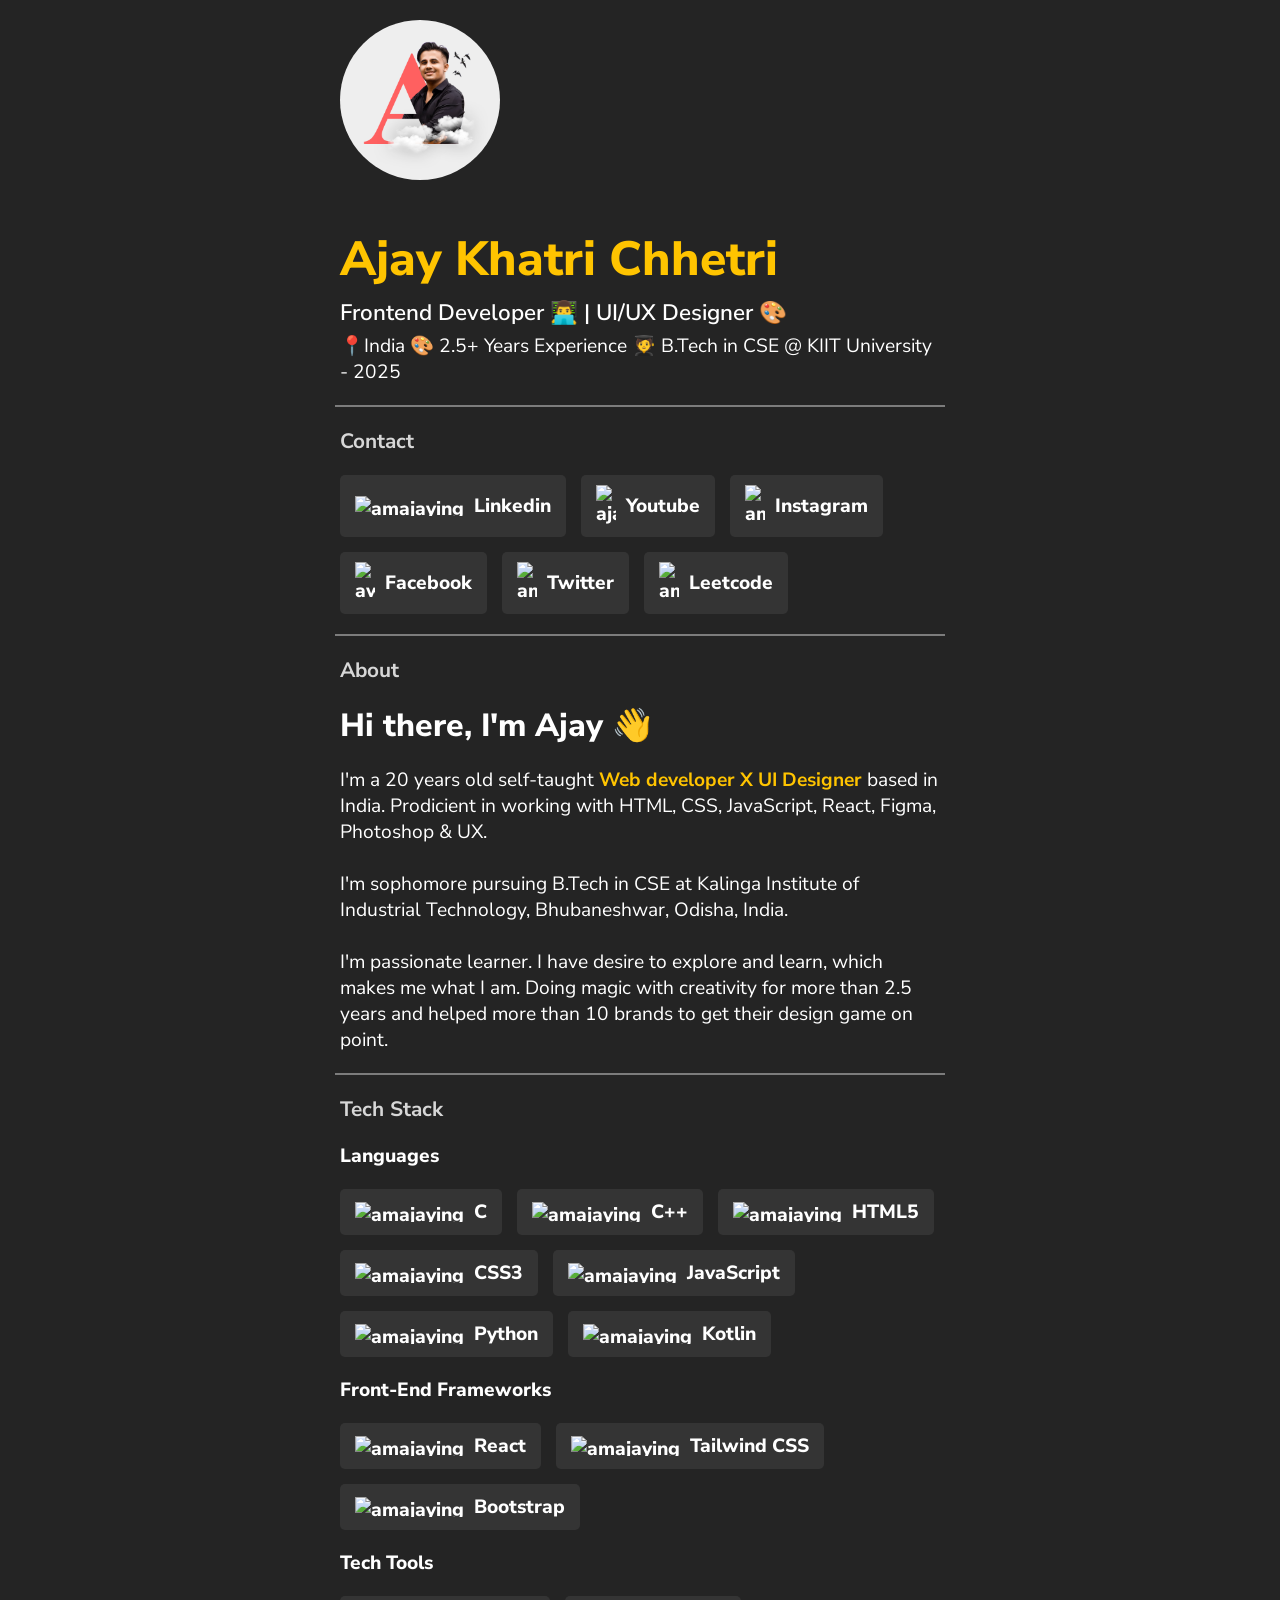
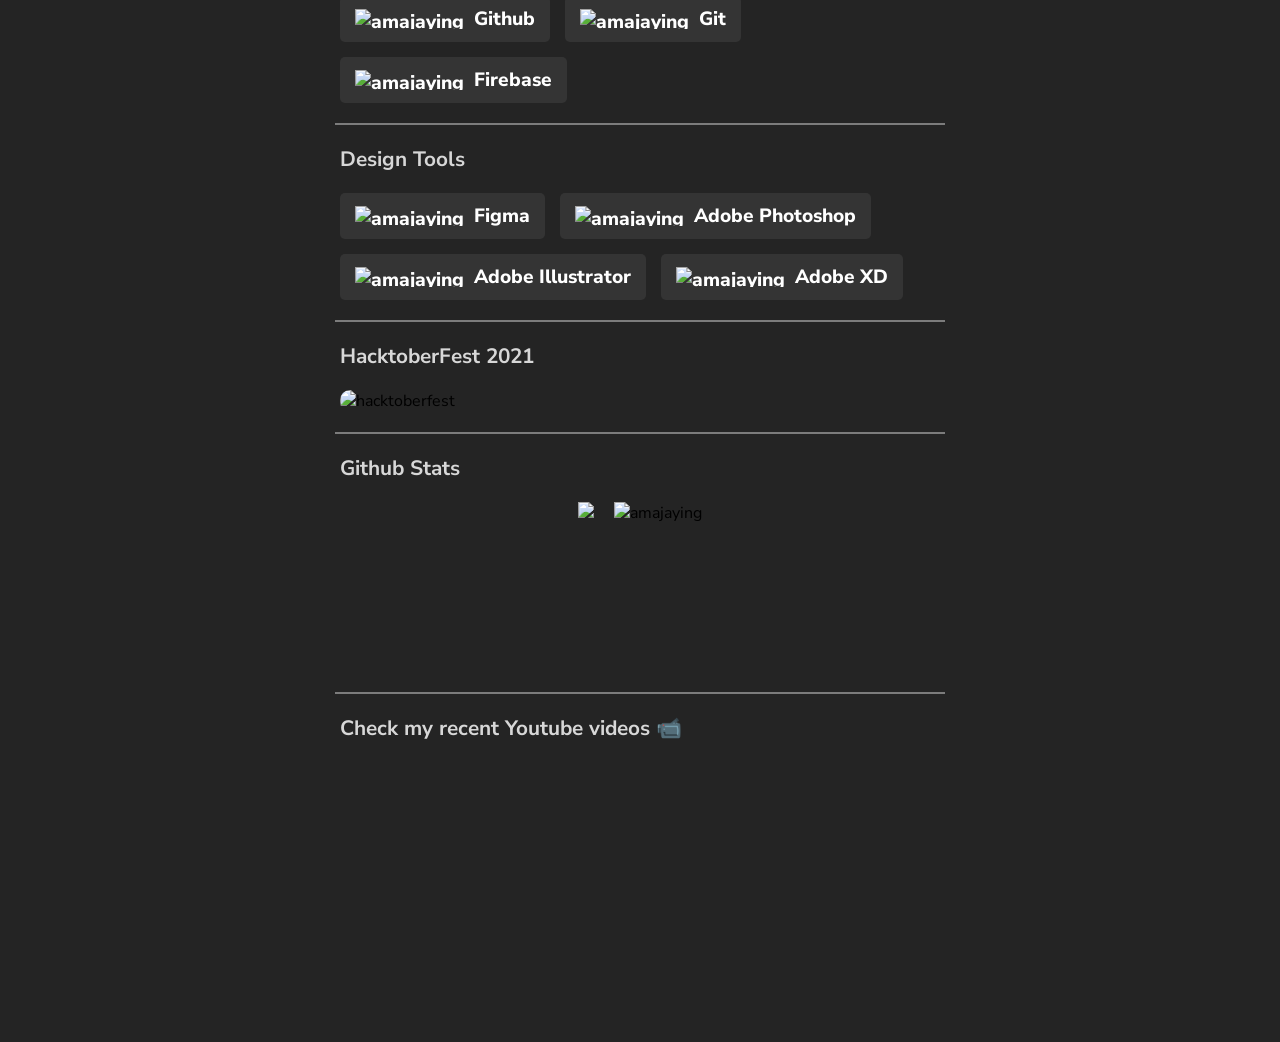
==== commit 679606d7: "codes" ====
--- a/index.html
+++ b/index.html
@@ -5,221 +5,270 @@
     <meta charset="UTF-8">
     <meta http-equiv="X-UA-Compatible" content="IE=edge">
     <meta name="viewport" content="width=device-width, initial-scale=1.0">
-    <link rel="stylesheet" href="css/style.css">
-    <link rel="stylesheet" href="css/utility.css">
-    <link rel="stylesheet" href="css/all.min.css">
-    <title>Amjaying</title>
+    <title>Document</title>
+    <style>
+        @import url('https://fonts.googleapis.com/css2?family=Nunito+Sans:wght@200;300;400;600;700;800&display=swap');
+        * {
+            font-family: 'Nunito Sans', sans-serif;
+            margin: 0;
+            padding: 0;
+        }
+        
+        body {
+            width: 50%;
+            margin: auto;
+            background-color: #242424;
+        }
+        
+        @media screen and (max-width: 768px) {
+            body {
+                width: 95%;
+            }
+        }
+        
+        .section {
+            padding: 20px;
+            display: flex;
+            flex-direction: column;
+            gap: 20px;
+        }
+        
+        .profile {
+            display: flex;
+            flex-wrap: wrap;
+            flex-direction: row !important;
+            gap: 40px;
+            padding: 20px;
+            align-items: center;
+        }
+        
+        .left img {
+            height: 160px;
+            border-radius: 50%;
+        }
+        
+        .right {
+            display: flex;
+            flex-direction: column;
+            gap: 5px;
+        }
+        
+        .head {
+            font-size: 3rem;
+            font-weight: 800;
+            color: rgb(255, 196, 0);
+        }
+        
+        .head-name {
+            font-size: 2rem;
+            font-weight: 800;
+            color: white;
+        }
+        
+        .subhead {
+            font-size: 1.3rem;
+            font-weight: 700;
+            color: rgb(215, 215, 215);
+        }
+        
+        .para {
+            font-size: 1.4rem;
+            font-weight: 600;
+            color: white;
+        }
+        
+        .info {
+            font-size: 1.2rem;
+            font-weight: 400;
+            color: white;
+        }
+        
+        .socials {
+            display: flex;
+            gap: 15px;
+            flex-wrap: wrap;
+        }
+        
+        .social {
+            text-decoration: none;
+            color: white;
+            font-size: 1.2rem;
+            display: flex;
+            gap: 10px;
+            align-items: center;
+            padding: 10px 15px;
+            border-radius: 5px;
+            transition: all 0.3s ease-in-out;
+            background-color: #fffefe13;
+            width: fit-content;
+            font-weight: 800;
+        }
+        
+        .social:hover {
+            background-color: #fffefe;
+            color: #3d3d3d;
+        }
+        
+        .yellow {
+            color: rgb(255, 196, 0);
+            font-weight: 700;
+        }
+    </style>
 </head>
 
 <body>
-    <header class="primary-header">
-        <div class="container flex justify-between  mx-auto">
-            <a href="#" class="item-center flex"><img src="img/header-logo.png" alt="Amajaying"></a>
-            <nav class="primary-navigation flex">
-                <ul role="list" class="flex navbar item-center">
-                    <li><a href="#" class="active">Home</a></li>
-                    <li><a href="#">About</a></li>
-                    <li><a href="#">Portfolio</a></li>
-                    <li><a href="#">Contact Me</a></li>
-                </ul>
-            </nav>
-            <div class="flex item-center">
-                <button class="button-outline resume bold item-center">My Resume</button>
-            </div>
-        </div>
-    </header>
+
     <main>
-        <section>
-            <!-- <img src="img/cloud-left.png" alt="cloud" class="cloud right"> -->
-            <!-- <img src="img/cloud-right.png" alt="cloud" class="cloud"> -->
-            <div class="container item-center flex justify-center hero">
-                <h2 class="fs-60 bold">Hi, I’m <span class="light-gray-text">Ajay</span>,</h2>
-                <h1 class="fs-80 bold red-text line-height-100">Designer & Developer.</h1>
-                <p class="fs-30"><span class="light-gray-text">A </span> designer <span class="light-gray-text">trying to design his way into </span>programming!</p>
-                <ul role="list" class="socials flex margin-top-2rem">
-                    <li>
-                        <a href="#"><i class="margin-lr fa-brands fa-2x fa-linkedin"></i></a>
-                    </li>
-                    <li>
-                        <a href="#"><i class="margin-lr fa-brands fa-2x fa-square-github"></i></a>
-                    </li>
-                    <li>
-                        <a href="#"><i class="margin-lr fa-brands fa-2x fa-square-instagram"></i></a>
-                    </li>
-                    <li>
-                        <a href="#"><i class="margin-lr fa-brands fa-2x fa-square-twitter"></i></a>
-                    </li>
-                </ul>
-                <button class="button bold margin-top-1rem">
-                    <span>
-                    Explore My Works
-                    </span>
-                </button>
-            </div>
-        </section>
-        <section>
-            <div class="red-bg backred absolute"></div>
-            <div class="container margin-top-6rem">
-
-                <h2 class="fs-30 text-white">MY PROJECTS</h2>
-                <div class="even-columns-two ">
-                    <div>
-                        <h2 class="sub-head fs-50 text-white">Design Projects</h2>
-                    </div>
-                    <div>
-                        <button class="button button1 button-outline-white bold"><span>View All</span></button>
-                    </div>
+        <div class="profile section">
+            <div class="left">
+                <img src="pp.png" alt="pp">
+            </div>
+            <div class="right">
+                <h2 class="head">Ajay Khatri Chhetri</h2>
+                <p class="para">
+                    Frontend Developer 👨‍💻 | UI/UX Designer 🎨
+                </p>
+                <div class="info">
+                    📍India 🎨 2.5+ Years Experience 🧑‍🎓 B.Tech in CSE @ KIIT University - 2025
                 </div>
-
-                <div class="even-columns projects">
-                    <div class="project-box">
-                        <img src="img/thumbnail.png" alt="thumbnail">
-                        <h1 class="fs-24 margin-top-1rem">Freshway App Design</h1>
-                        <p class="fs-14">Freshway is a grocery mega mart in Nepal. This app was designed to make the purchasing and listing efficient and productive to the user and the seleer too.</p>
-                    </div>
-
-                    <div class="project-box">
-                        <img src="img/thumbnail.png" alt="thumbnail">
-                        <h1 class="fs-24 margin-top-1rem">Freshway App Design</h1>
-                        <p class="fs-14">Freshway is a grocery mega mart in Nepal. This app was designed to make the purchasing and listing efficient and productive to the user and the seleer too.</p>
-                    </div>
-
-                    <div class="project-box">
-                        <img src="img/thumbnail.png" alt="thumbnail">
-                        <h1 class="fs-24 margin-top-1rem">Freshway App Design</h1>
-                        <p class="fs-14">Freshway is a grocery mega mart in Nepal. This app was designed to make the purchasing and listing efficient and productive to the user and the seleer too.</p>
-                    </div>
-
-                    <div class="project-box">
-                        <img src="img/thumbnail.png" alt="thumbnail">
-                        <h1 class="fs-24 margin-top-1rem">Freshway App Design</h1>
-                        <p class="fs-14">Freshway is a grocery mega mart in Nepal. This app was designed to make the purchasing and listing efficient and productive to the user and the seleer too.</p>
-                    </div>
-
-                </div>
-            </div>
-        </section>
-        <section>
-
-            <div class="container">
-                <div class="even-columns-two">
-                    <div>
-                        <h2 class="fs-50 sub-head">Development Projects</h2>
-                    </div>
-                    <div>
-                        <button class="button2 button button-outline bold"><span>View All</span></button>
-                    </div>
-                </div>
-                <div class="even-columns projects">
-                    <div class="project-box">
-                        <img src="img/thumbnail.png" alt="thumbnail">
-                        <h1 class="fs-24 text-white margin-top-1rem">Freshway App Design</h1>
-                        <p class="fs-14 text-white">Freshway is a grocery mega mart in Nepal. This app was designed to make the purchasing and listing efficient and productive to the user and the seleer too.</p>
-                    </div>
-
-                    <div class="project-box">
-                        <img src="img/thumbnail.png" alt="thumbnail">
-                        <h1 class="fs-24 text-white margin-top-1rem">Freshway App Design</h1>
-                        <p class="fs-14 text-white">Freshway is a grocery mega mart in Nepal. This app was designed to make the purchasing and listing efficient and productive to the user and the seleer too.</p>
-                    </div>
-
-                    <div class="project-box">
-                        <img src="img/thumbnail.png" alt="thumbnail">
-                        <h1 class="fs-24 text-white margin-top-1rem">Freshway App Design</h1>
-                        <p class="fs-14 text-white">Freshway is a grocery mega mart in Nepal. This app was designed to make the purchasing and listing efficient and productive to the user and the seleer too.</p>
-                    </div>
-
-                    <div class="project-box">
-                        <img src="img/thumbnail.png" alt="thumbnail">
-                        <h1 class="fs-24 text-white margin-top-1rem">Freshway App Design</h1>
-                        <p class="fs-14 text-white">Freshway is a grocery mega mart in Nepal. This app was designed to make the purchasing and listing efficient and productive to the user and the seleer too.</p>
-                    </div>
-
-                </div>
-            </div>
-            <div class="red-bg backred-down absolute "></div>
-        </section>
-
-        <section>
-            <div class="container margin-top-4rem">
-                <h1 class="fs-60">
-                    Except Design & Development,
-                </h1>
-                <img class="line-up" src="img/line.png" alt="line">
-                <div class="even-columns-three">
-                    <div class="except-box">
-                        <div class="thumbnail red-bg overlay">
-                            <img src="img/blog.png" alt="blog">
-                        </div>
-                        <div class="text">
-                            <p class="fs-30 margin-top-2rem">I write <span class="red-text">blogs</span>.<br>Check out my latest blog!</p>
-                        </div>
-                    </div>
-
-                    <div class="except-box">
-                        <div class="red-bg thumbnail overlay">
-                            <img src=" img/youtube.png " alt="youtube ">
-                        </div>
-                        <div class="text ">
-                            <p class="fs-30 margin-top-2rem">I make <span class="red-text">youtube</span> videos.<br>Check out my latest video!</p>
-                        </div>
-                    </div>
-
-                </div>
-            </div>
-        </section>
-        <section>
-            <div class="container contact-now margin-top-4rem">
-                <img class="curved-line" src="img/curved-line.png" alt="curved-line">
-                <div class="even-columns-four">
-                    <div class="left ">
-                        <h1 class="fs-60 bold line-height-100">Let’s work on a <span class="red-text">project together!?</span></h1>
-                        <h3 class="fs-24 margin-top-2rem line-height-100">I’m excited to work with you. Are you?<br>If yes, let’s connect!</h3>
-                    </div>
-                    <div class="right flex">
-                        <button class="bold contact-button button button2 button-outline"><span>Contact Now</span></button>
-                        <ul role="list " class="socials flex margin-top-2rem">
-                            <li>
-                                <a href="# "><i class="fa-brands margin-lr1 fa-2x fa-linkedin "></i></a>
-                            </li>
-                            <li>
-                                <a href="# "><i class="fa-brands margin-lr1 fa-2x fa-square-github "></i></a>
-                            </li>
-                            <li>
-                                <a href="# "><i class="fa-brands margin-lr1 fa-2x fa-square-instagram "></i></a>
-                            </li>
-                            <li>
-                                <a href="# "><i class="fa-brands margin-lr1 fa-2x fa-square-twitter "></i></a>
-                            </li>
-                        </ul>
-
-
-                    </div>
-                </div>
-            </div>
-        </section>
+            </div>
+        </div>
+        <hr color="white" style="opacity: 40%; width: 95%; margin: auto;">
+        <div class="section">
+            <h2 class="subhead">
+                Contact
+            </h2>
+            <div class="socials">
+                <!-- Linkedin -->
+                <a href="https://linkedin.com/in/amajaying" target="blank" class="social"><img src="https://raw.githubusercontent.com/rahuldkjain/github-profile-readme-generator/master/src/images/icons/Social/linked-in-alt.svg" alt="amajaying" height="20px" />Linkedin</a>
+                <!-- Youtube -->
+                <a href="https://www.youtube.com/c/amajaying" target="blank" class="social"><img src="https://raw.githubusercontent.com/rahuldkjain/github-profile-readme-generator/master/src/images/icons/Social/youtube.svg" alt="ajaykhatri" width="20px" />Youtube</a>
+                <!-- Instagram -->
+                <a href="https://instagram.com/amajaying" target="blank" class="social"><img src="https://raw.githubusercontent.com/rahuldkjain/github-profile-readme-generator/master/src/images/icons/Social/instagram.svg" alt="amajaying" width="20px" />Instagram</a>
+                <!-- Facebook -->
+                <a href="https://fb.com/aww.ajuu" target="blank" class="social"><img src="https://raw.githubusercontent.com/rahuldkjain/github-profile-readme-generator/master/src/images/icons/Social/facebook.svg" alt="aww.ajuu" width="20px" />Facebook</a>
+                <!-- Twitter -->
+                <a href="https://twitter.com/amajaying" target="blank" class="social"><img src="https://raw.githubusercontent.com/rahuldkjain/github-profile-readme-generator/master/src/images/icons/Social/twitter.svg" alt="amajaying" width="20px" />Twitter</a>
+                <!-- Leetcode -->
+                <a href="https://leetcode.com/amajaying/" target="_blank" class="social"><img src="https://cdn.iconscout.com/icon/free/png-512/leetcode-3521542-2944960.png?f=avif&w=256" alt="amajaying" width="20px" />Leetcode</a>
+            </div>
+        </div>
+        <hr color="white" style="opacity: 40%; width: 95%; margin: auto;">
+        <div class="section">
+            <h2 class="subhead">
+                About
+            </h2>
+            <h2 class="head-name">
+                Hi there, I'm Ajay 👋
+            </h2>
+            <p class="info">I'm a 20 years old self-taught <span class="yellow">Web developer X UI Designer</span> based in India. Prodicient in working with HTML, CSS, JavaScript, React, Figma, Photoshop & UX.<br><br>I'm sophomore pursuing B.Tech in CSE at Kalinga Institute
+                of Industrial Technology, Bhubaneshwar, Odisha, India.<br><br>I'm passionate learner. I have desire to explore and learn, which makes me what I am. Doing magic with creativity for more than 2.5 years and helped more than 10 brands to get
+                their design game on point.</p>
+        </div>
+        <hr color="white" style="opacity: 40%; width: 95%; margin: auto;">
+        <div class="section">
+            <h2 class="subhead">
+                Tech Stack
+            </h2>
+            <p class="info" style="font-weight: 800;">Languages</p>
+            <div class="socials">
+                <!-- C -->
+                <p class="social"><img src="https://upload.wikimedia.org/wikipedia/commons/thumb/1/18/C_Programming_Language.svg/1200px-C_Programming_Language.svg.png" alt="amajaying" height="20px" />C</p>
+                <!-- C++ -->
+                <p class="social"><img src="https://upload.wikimedia.org/wikipedia/commons/thumb/1/18/ISO_C%2B%2B_Logo.svg/1822px-ISO_C%2B%2B_Logo.svg.png" alt="amajaying" height="20px" />C++</p>
+                <!-- HTML5 -->
+                <p class="social"><img src="https://upload.wikimedia.org/wikipedia/commons/thumb/6/61/HTML5_logo_and_wordmark.svg/1200px-HTML5_logo_and_wordmark.svg.png" alt="amajaying" height="20px" />HTML5</p>
+                <!-- CSS 3 -->
+                <p class="social"><img src="https://upload.wikimedia.org/wikipedia/commons/thumb/d/d5/CSS3_logo_and_wordmark.svg/1200px-CSS3_logo_and_wordmark.svg.png" alt="amajaying" height="20px" />CSS3</p>
+                <!-- JavaScript -->
+                <p class="social"><img src="https://upload.wikimedia.org/wikipedia/commons/thumb/9/99/Unofficial_JavaScript_logo_2.svg/1200px-Unofficial_JavaScript_logo_2.svg.png" alt="amajaying" height="20px" />JavaScript</p>
+                <!-- Python -->
+                <p class="social"><img src="https://upload.wikimedia.org/wikipedia/commons/thumb/c/c3/Python-logo-notext.svg/768px-Python-logo-notext.svg.png" alt="amajaying" height="20px" />Python</p>
+                <!-- Kotlin -->
+                <p class="social"><img src="https://upload.wikimedia.org/wikipedia/commons/thumb/0/06/Kotlin_Icon.svg/640px-Kotlin_Icon.svg.png" alt="amajaying" height="20px" />Kotlin</p>
+            </div>
+            <p class="info" style="font-weight: 800;">Front-End Frameworks</p>
+            <div class="socials">
+                <!-- React -->
+                <p class="social"><img src="https://upload.wikimedia.org/wikipedia/commons/thumb/a/a7/React-icon.svg/1200px-React-icon.svg.png" alt="amajaying" height="20px" />React</p>
+                <!-- Tailwind CSS -->
+                <p class="social"><img src="https://upload.wikimedia.org/wikipedia/commons/thumb/d/d5/Tailwind_CSS_Logo.svg/600px-Tailwind_CSS_Logo.svg.png?20211001194333" alt="amajaying" height="20px" />Tailwind CSS</p>
+                <!-- Bootstrap -->
+                <p class="social"><img src="https://upload.wikimedia.org/wikipedia/commons/thumb/b/b2/Bootstrap_logo.svg/1200px-Bootstrap_logo.svg.png" alt="amajaying" height="20px" />Bootstrap</p>
+            </div>
+            <p class="info" style="font-weight: 800;">Tech Tools</p>
+            <div class="socials">
+                <!-- Github -->
+                <p class="social"><img src="https://upload.wikimedia.org/wikipedia/commons/thumb/9/91/Octicons-mark-github.svg/1200px-Octicons-mark-github.svg.png" alt="amajaying" height="20px" />Github</p>
+                <!-- Git -->
+                <p class="social"><img src="https://upload.wikimedia.org/wikipedia/commons/thumb/e/e0/Git-logo.svg/1200px-Git-logo.svg.png" alt="amajaying" height="20px" />Git</p>
+                <!-- Firebase -->
+                <p class="social"><img src="https://seeklogo.com/images/F/firebase-logo-402F407EE0-seeklogo.com.png" alt="amajaying" height="20px" />Firebase</p>
+            </div>
+
+        </div>
+        <hr color="white" style="opacity: 40%; width: 95%; margin: auto;">
+        <div class="section">
+            <h2 class="subhead">
+                Design Tools
+            </h2>
+            <div class="socials">
+                <!-- Figma -->
+                <p class="social"><img src="https://upload.wikimedia.org/wikipedia/commons/thumb/3/33/Figma-logo.svg/1200px-Figma-logo.svg.png" alt="amajaying" height="20px" />Figma</p>
+                <!-- Adobe Photoshop -->
+                <p class="social"><img src="https://upload.wikimedia.org/wikipedia/commons/thumb/a/af/Adobe_Photoshop_CC_icon.svg/2101px-Adobe_Photoshop_CC_icon.svg.png" alt="amajaying" height="20px" />Adobe Photoshop</p>
+                <!-- Adobe Illustrator -->
+                <p class="social"><img src="https://upload.wikimedia.org/wikipedia/commons/thumb/f/fb/Adobe_Illustrator_CC_icon.svg/1200px-Adobe_Illustrator_CC_icon.svg.png" alt="amajaying" height="20px" />Adobe Illustrator</p>
+                <!-- Adobe XD -->
+                <p class="social"><img src="https://upload.wikimedia.org/wikipedia/commons/thumb/c/c2/Adobe_XD_CC_icon.svg/512px-Adobe_XD_CC_icon.svg.png?20210729021535" alt="amajaying" height="20px" />Adobe XD</p>
+
+            </div>
+        </div>
+        <hr color="white" style="opacity: 40%; width: 95%; margin: auto;">
+        <div class="section">
+            <!-- HacktoberFest Badges -->
+
+            <h2 class="subhead">
+                HacktoberFest 2021
+            </h2>
+
+            <img src="https://camo.githubusercontent.com/b64315a9a0bebc2d4d1462db7daf22e2bd35806198f94b8839bbb4ed04abcfa9/68747470733a2f2f686f6c6f70696e2e6d652f616d616a6179696e6733" alt="hacktoberfest" width="100%" style="border-radius: 10px;">
+
+        </div>
+        <hr color="white" style="opacity: 40%; width: 95%; margin: auto;">
+        <div class="section">
+            <h2 class="subhead">
+                Github Stats
+            </h2>
+            <div style="display: flex; gap: 20px; justify-content: center; align-items: center; flex-wrap: wrap;">
+                <img src="https://github-readme-stats.vercel.app/api/top-langs/?username=amajaying&layout=compact&count_private=true&theme=dark" height="170px">
+                <img src="https://github-readme-streak-stats.herokuapp.com/?user=amajaying&theme=dark " alt="amajaying" height="170px" />
+            </div>
+
+        </div>
+        <!-- <hr color="white" style="opacity: 40%; width: 95%; margin: auto;">
+        <div class="section">
+            <h2 class="subhead">
+                Watch my contributions get eaten by snake 🐍
+            </h2>
+        -->
+        <!-- Contribution Snake -->
+        <!-- <img src="https://github.com/amajaying/amajaying/blob/output/github-contribution-grid-snake.svg" width="100%">
+        </div>  -->
+        <hr color="white" style="opacity: 40%; width: 95%; margin: auto;">
+        <div class="section">
+            <h2 class="subhead">
+                Check my recent Youtube videos 📹
+            </h2>
+            <div style="display: flex; gap: 20px; justify-content: center;">
+                <iframe width="50%" height="260px" style="border-radius: 15px;" src="https://www.youtube.com/embed/Ow_77ZFl2rY" title="Intro to Git & GitHub | Hacker ;) |  Amajaying" frameborder="0" allow="accelerometer; autoplay; clipboard-write; encrypted-media; gyroscope; picture-in-picture; web-share"
+                    allowfullscreen></iframe>
+
+                <iframe width="50%" height="260px" style="border-radius: 15px;" src="https://www.youtube.com/embed/mNOCN-BWlPo" title="Financial Aid on Coursera in 2022 | Coursera for FREE | 100% Scholarship | Amajaying" frameborder="0" allow="accelerometer; autoplay; clipboard-write; encrypted-media; gyroscope; picture-in-picture; web-share"
+                    allowfullscreen></iframe>
+            </div>
+        </div>
     </main>
-    <footer>
-        <div class="red-bg backred absolute footer"></div>
-        <div class="container ">
-            <div class="even-columns-five margin-top-4rem flex justify-between">
-
-                <p class="fs-16 width-20 text-white margin-lr1 email">amajaying@gmail.com</p>
-
-                <div>
-                    <ul role="list " class="nav-list footer-nav flex">
-                        <li><a href="# " class="text-white margin-lr1">Home</a></li>
-                        <li><a href="# " class="text-white margin-lr1">About</a></li>
-                        <li><a href="# " class="text-white margin-lr1">Portfolio</a></li>
-                        <li><a href="# " class="text-white margin-lr1">Contact Me</a></li>
-                    </ul>
-                </div>
-
-                <p class="fs-16 width-80 flex madewith text-white">Made with ❤️ by amajaying!</p>
-
-            </div>
-        </div>
-    </footer>
 </body>
 
 </html>
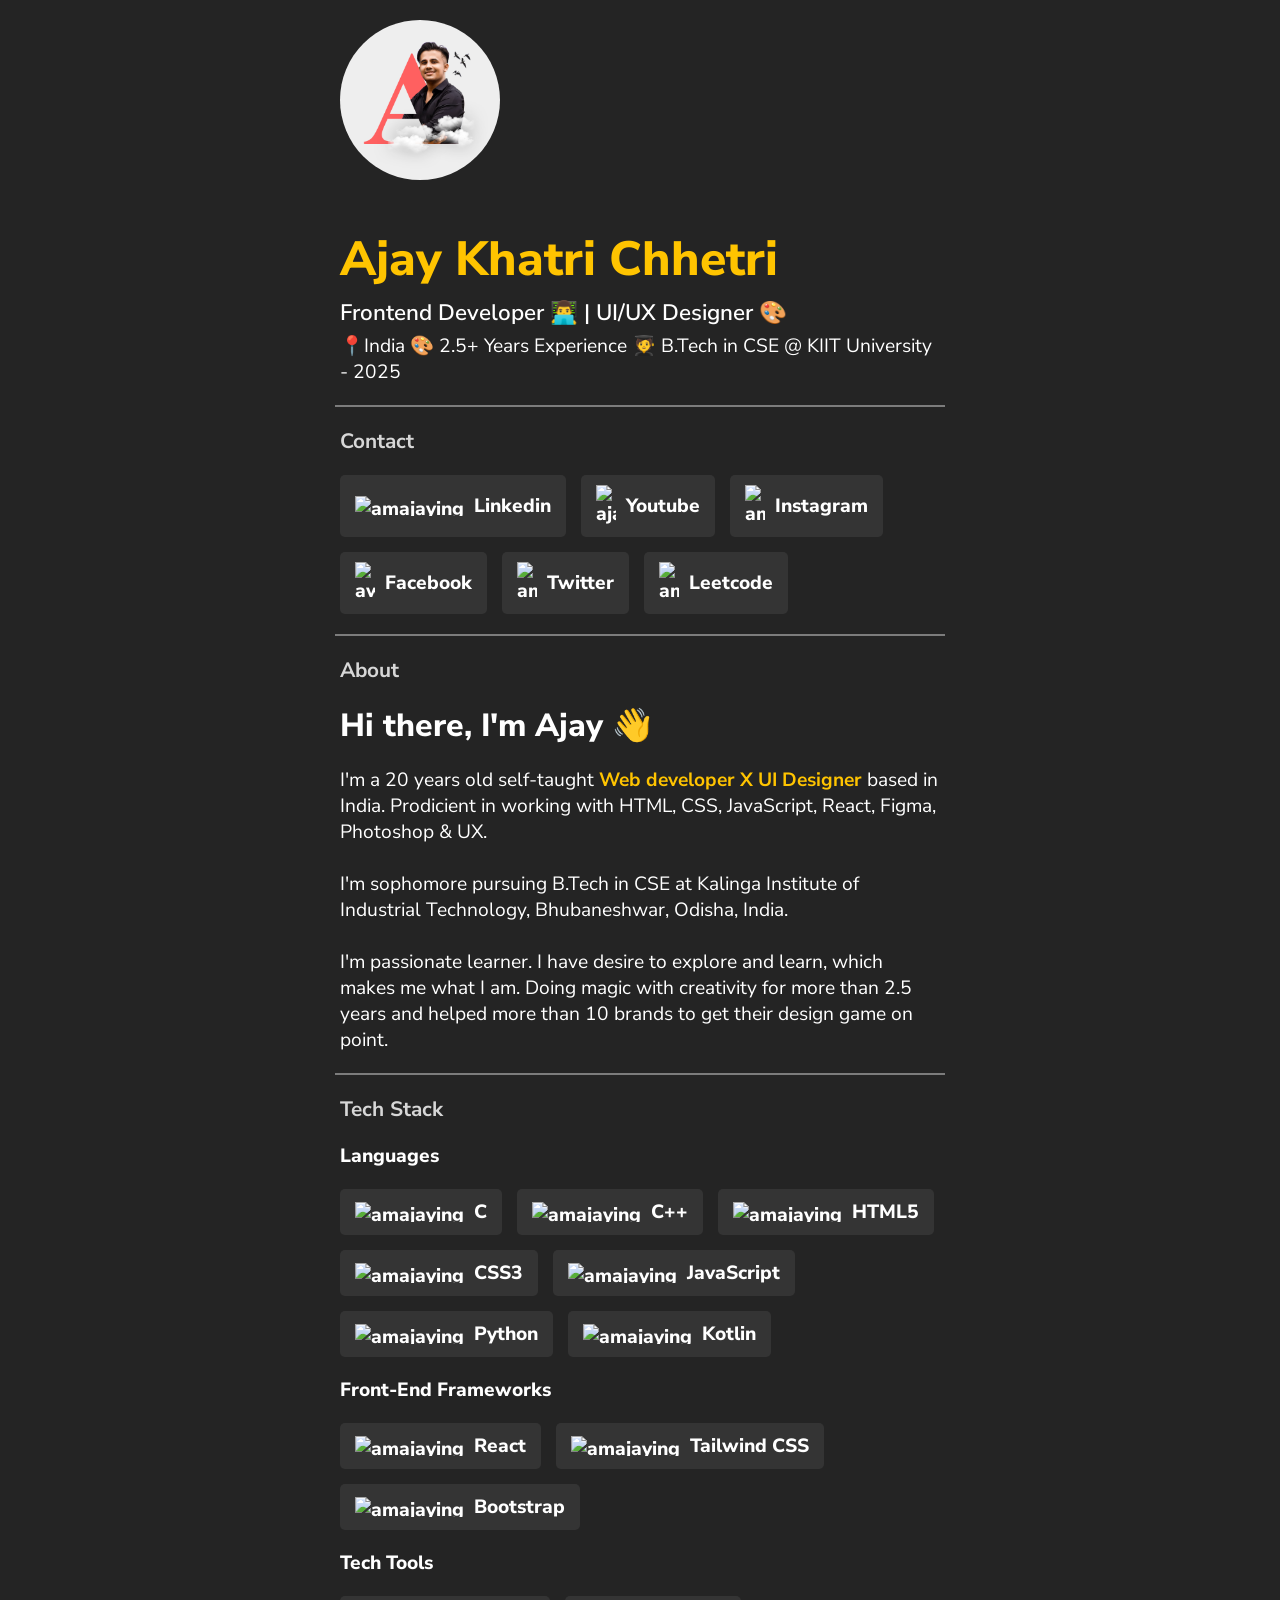
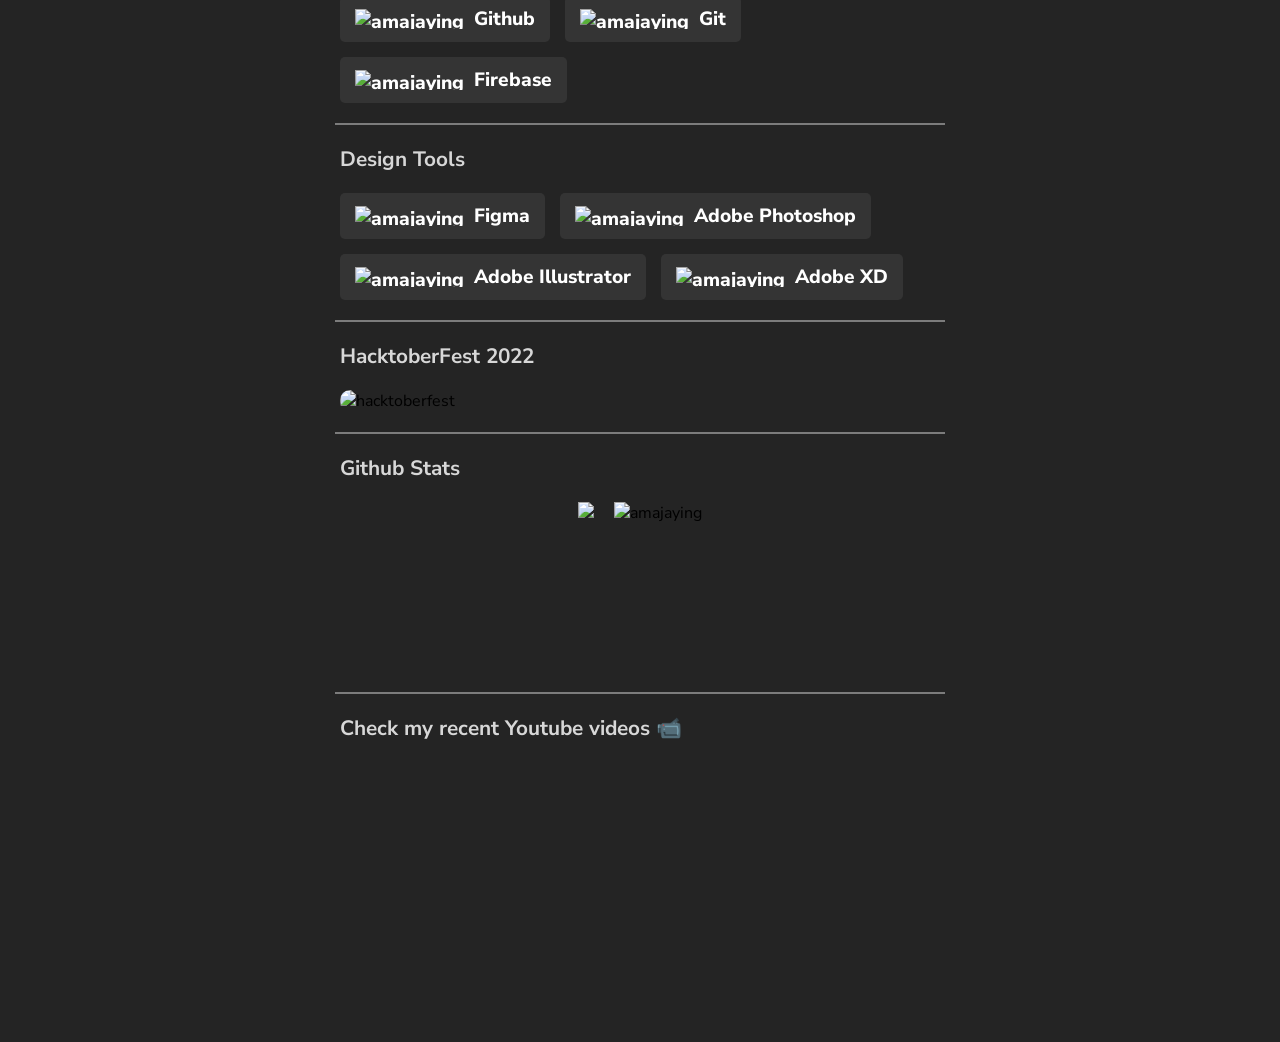
==== commit 80eb5be0: "codes" ====
--- a/index.html
+++ b/index.html
@@ -5,7 +5,7 @@
     <meta charset="UTF-8">
     <meta http-equiv="X-UA-Compatible" content="IE=edge">
     <meta name="viewport" content="width=device-width, initial-scale=1.0">
-    <title>Document</title>
+    <title>Hi! I'm amajaying</title>
     <style>
         @import url('https://fonts.googleapis.com/css2?family=Nunito+Sans:wght@200;300;400;600;700;800&display=swap');
         * {
@@ -229,7 +229,7 @@
             <!-- HacktoberFest Badges -->
 
             <h2 class="subhead">
-                HacktoberFest 2021
+                HacktoberFest 2022
             </h2>
 
             <img src="https://camo.githubusercontent.com/b64315a9a0bebc2d4d1462db7daf22e2bd35806198f94b8839bbb4ed04abcfa9/68747470733a2f2f686f6c6f70696e2e6d652f616d616a6179696e6733" alt="hacktoberfest" width="100%" style="border-radius: 10px;">
